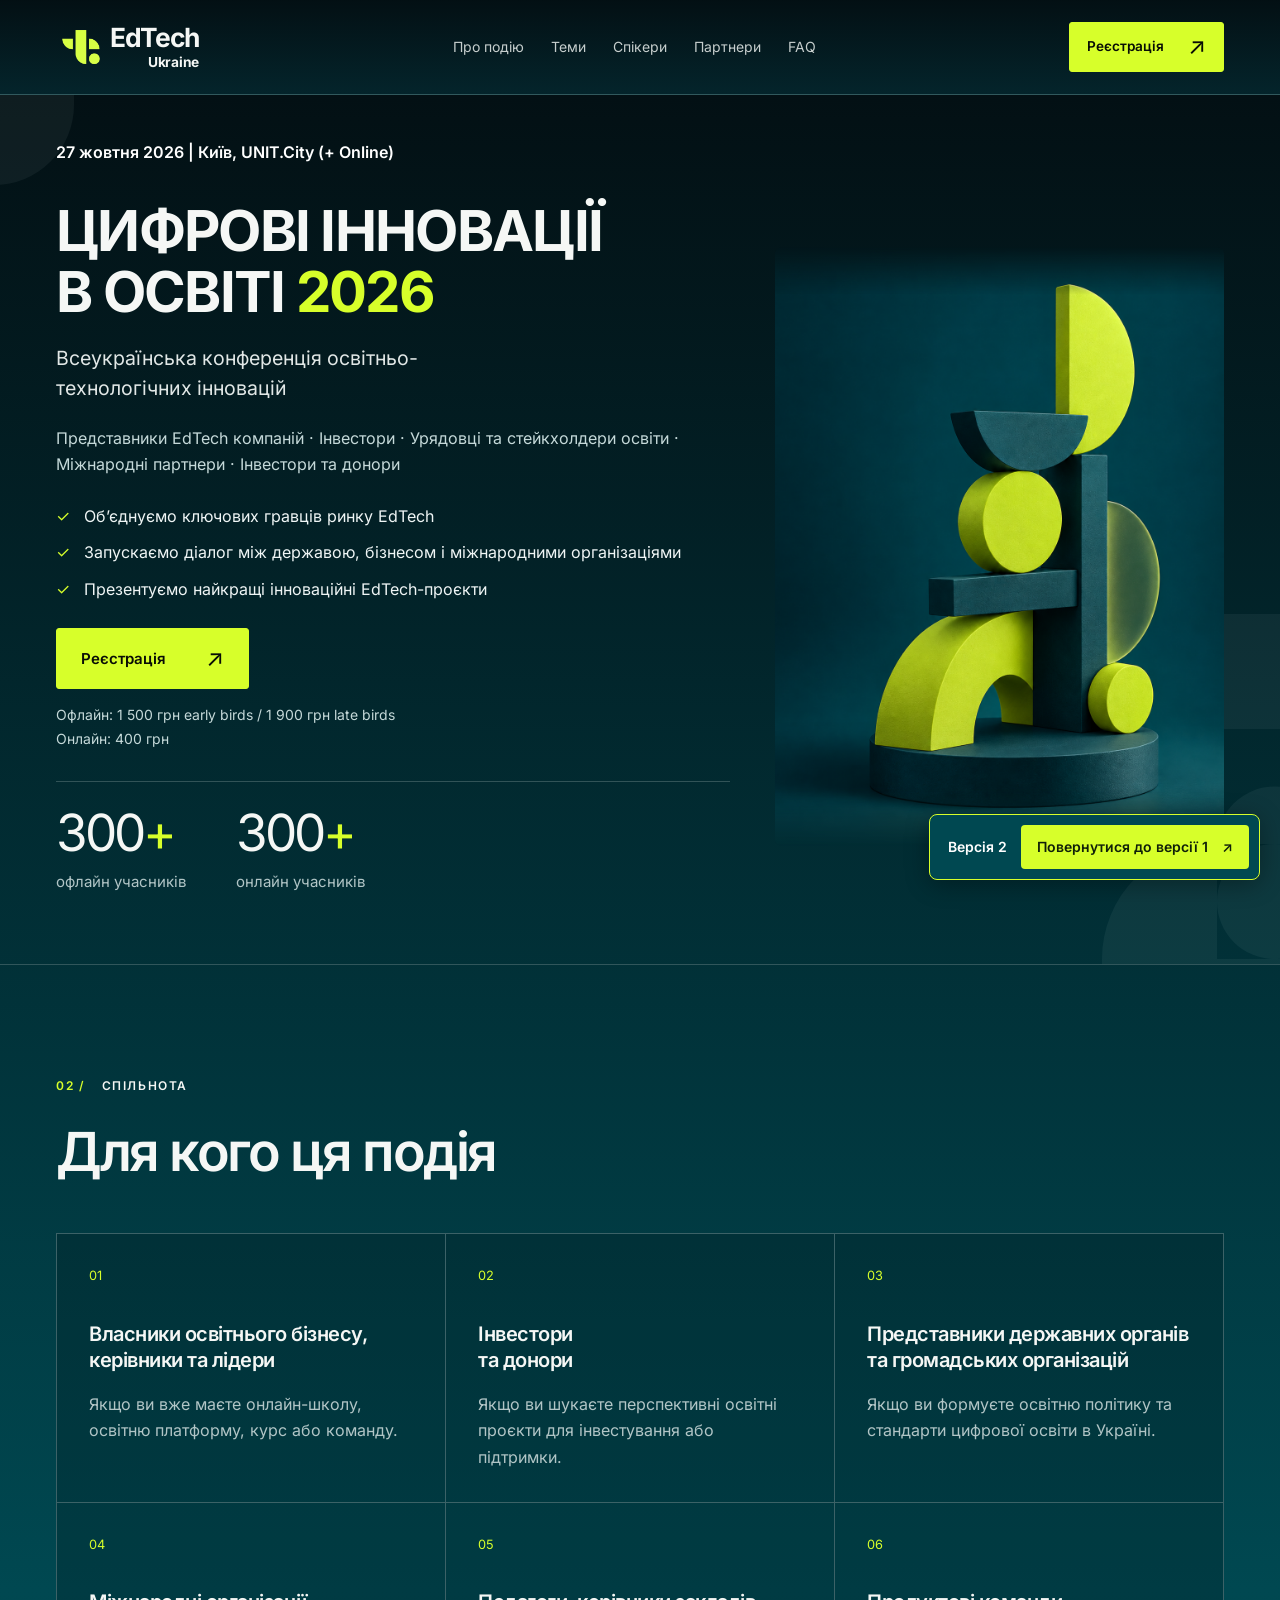
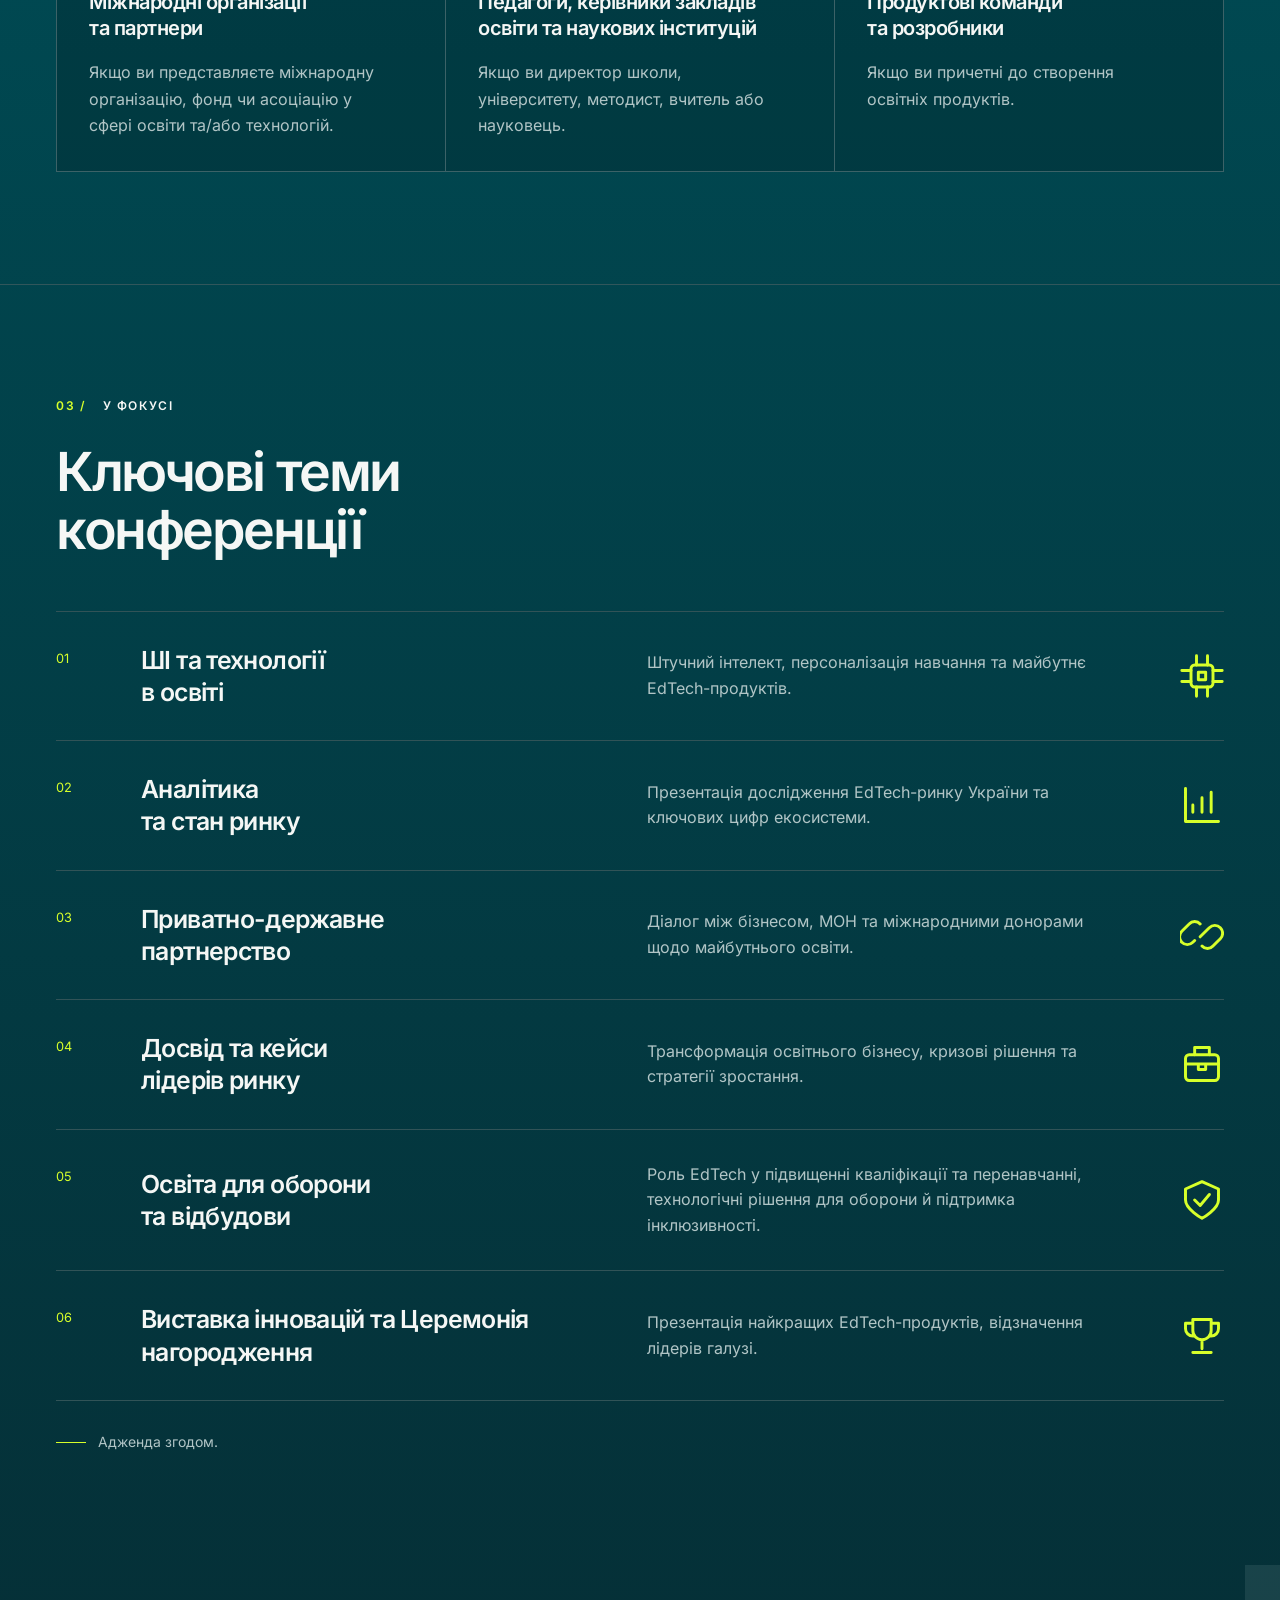
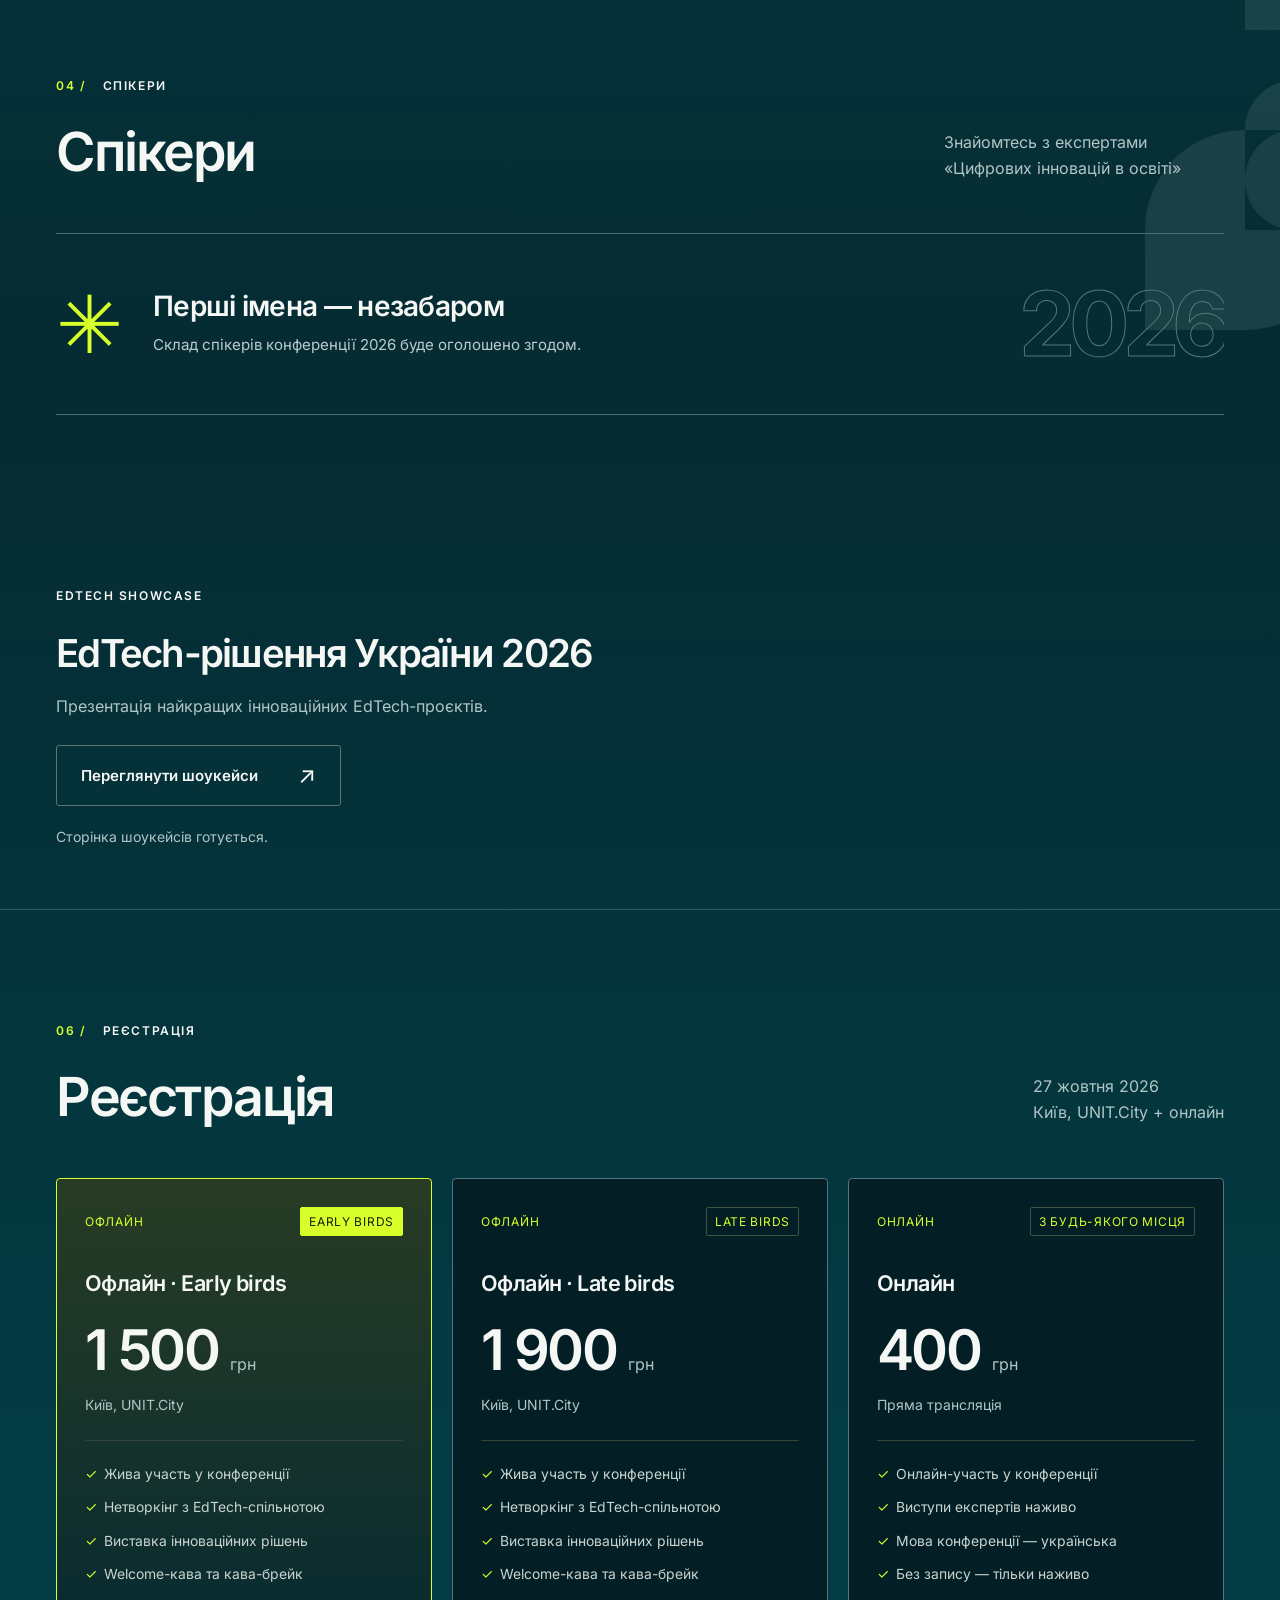
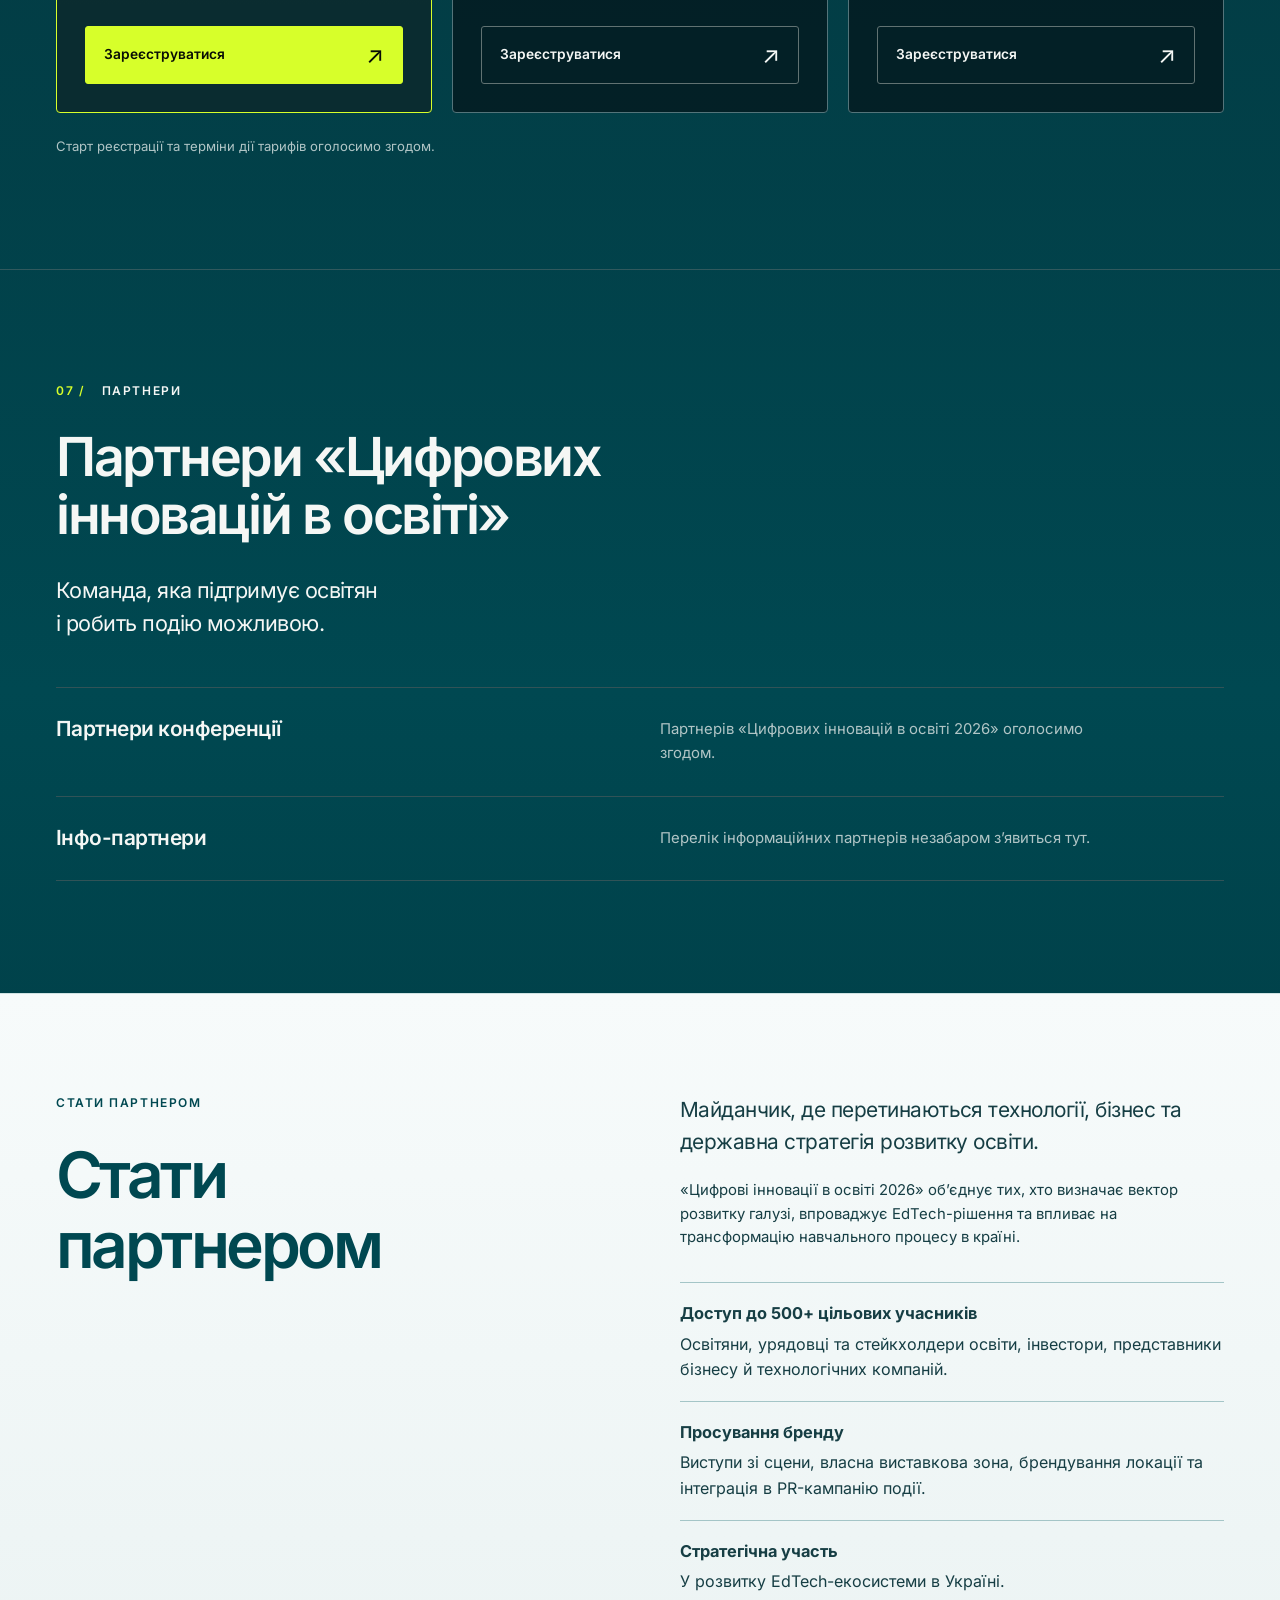
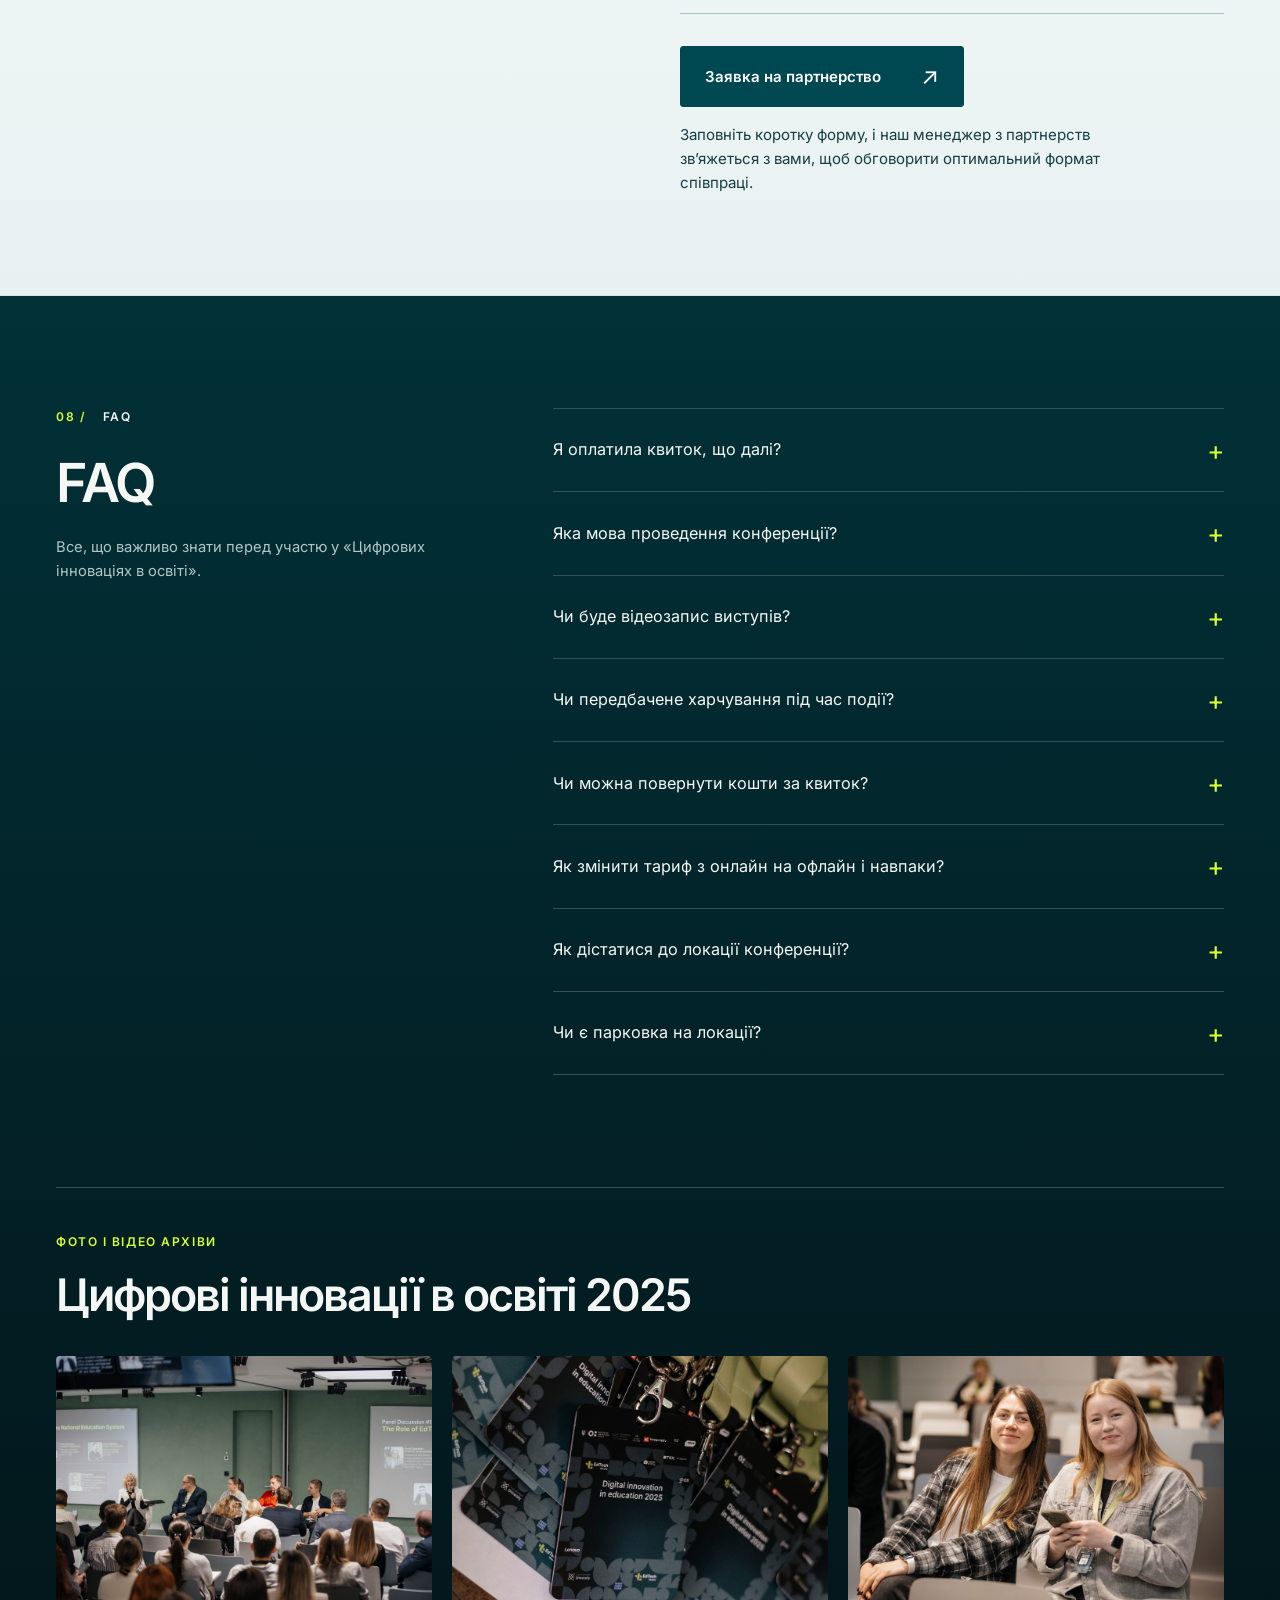
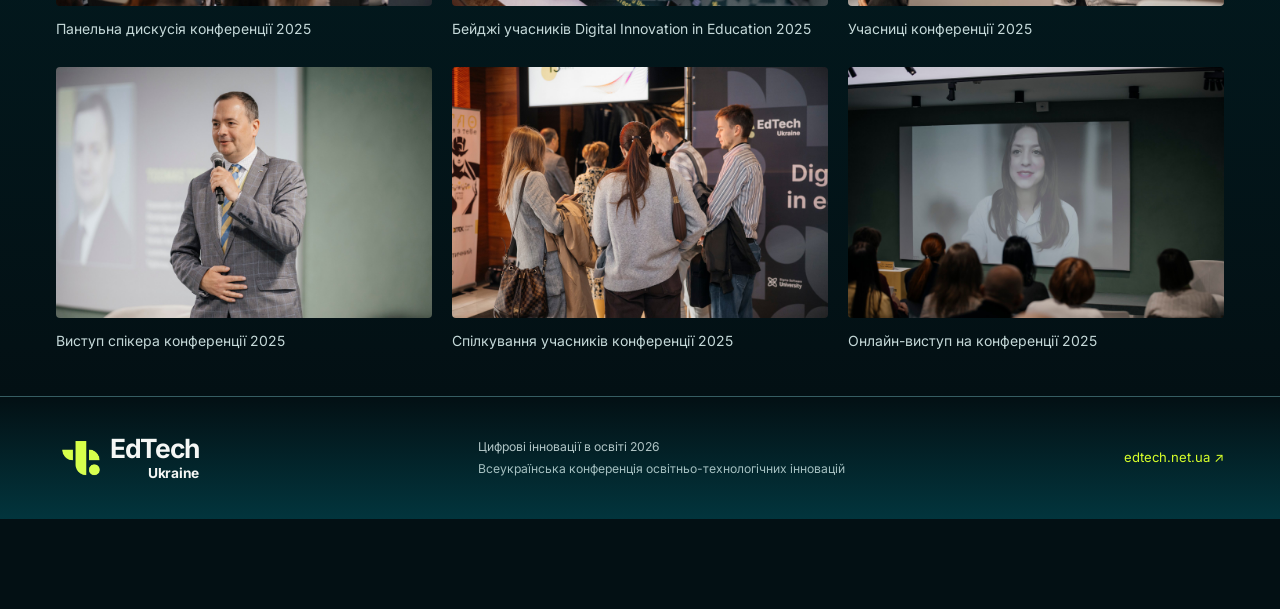
==== version-2.html @ 1a758173 "Restore previous landing and retain revision for comparison" ====
<!doctype html>
<html lang="uk">
<head>
  <meta charset="UTF-8"><meta name="viewport" content="width=device-width, initial-scale=1">
  <title>Цифрові інновації в освіті 2026 — EdTech Ukraine</title>
  <meta name="description" content="Всеукраїнська конференція освітньо-технологічних інновацій. 27 жовтня 2026, Київ, UNIT.City та онлайн. Зустрічайте тих, хто змінює українську освіту.">
  <meta name="theme-color" content="#00343b">
  <link rel="icon" href="assets/brand-symbol.png"><link rel="stylesheet" href="version-2.css?v=compare-1">
  <script src="version-2.js" defer></script>
  <link rel="stylesheet" href="version-switch.css?v=1">
</head>
<body>
<a class="skip" href="#main">Перейти до змісту</a>
<header class="header">
  <div class="wrap header-inner">
    <a class="brand" href="#" aria-label="EdTech Ukraine — на початок"><img src="assets/brand-symbol.png" width="52" height="52" alt=""><span>EdTech<small>Ukraine</small></span></a>
    <nav class="desktop-nav" aria-label="Головна навігація"><a href="#about">Про подію</a><a href="#topics">Теми</a><a href="#speakers">Спікери</a><a href="#partners">Партнери</a><a href="#faq">FAQ</a></nav>
    <a class="button small" href="#tickets">Реєстрація <span aria-hidden="true">↗</span></a>
    <button class="menu-toggle" aria-label="Відкрити меню" aria-expanded="false" aria-controls="mobile-nav"><span></span><span></span></button>
  </div>
  <nav id="mobile-nav" class="mobile-nav" aria-label="Мобільна навігація" hidden><a href="#about">Про подію</a><a href="#topics">Теми конференції</a><a href="#speakers">Спікери</a><a href="#partners">Партнери</a><a href="#faq">FAQ</a><a href="#tickets">Реєстрація</a></nav>
</header>
<main id="main">
  <section id="about" class="hero" aria-labelledby="hero-title">
    <div class="wrap hero-inner">
      <p class="event-meta">27 жовтня 2026 | Київ, UNIT.City (+ Online)</p>
      <div class="hero-layout">
        <div class="hero-copy">
          <h1 id="hero-title">ЦИФРОВІ ІННОВАЦІЇ<br>В ОСВІТІ <em>2026</em></h1>
          <p class="hero-description">Всеукраїнська конференція освітньо-технологічних інновацій</p>
          <p class="hero-audience">Представники EdTech компаній · Інвестори · Урядовці та стейкхолдери освіти · Міжнародні партнери · Інвестори та донори</p>
          <ul class="check-list"><li>Об’єднуємо ключових гравців ринку EdTech</li><li>Запускаємо діалог між державою, бізнесом і міжнародними організаціями</li><li>Презентуємо найкращі інноваційні EdTech-проєкти</li></ul>
          <a class="button" href="#tickets">Реєстрація <span aria-hidden="true">↗</span></a>
          <p class="hero-prices">Офлайн: 1 500 грн early birds / 1 900 грн late birds<br>Онлайн: 400 грн</p>
          <div class="stats"><div><strong>300<span>+</span></strong><p>офлайн учасників</p></div><div><strong>300<span>+</span></strong><p>онлайн учасників</p></div></div>
        </div>
        <div class="hero-art"><img src="assets/hero-modular.png" alt="Об’ємна композиція з лаймових і бірюзових геометричних модулів" width="1086" height="1448" fetchpriority="high"></div>
      </div>
    </div>
  </section>
  <section id="audience" class="section audience-section"><div class="wrap">
    <div class="section-heading"><div><p class="eyebrow"><span>02 /</span> СПІЛЬНОТА</p><h2>Для кого ця подія</h2></div></div>
    <div class="audience-grid">
      <article><span class="index">01</span><h3>Власники освітнього бізнесу, керівники та лідери</h3><p>Якщо ви вже маєте онлайн-школу, освітню платформу, курс або команду.</p></article>
      <article><span class="index">02</span><h3>Інвестори<br>та донори</h3><p>Якщо ви шукаєте перспективні освітні проєкти для інвестування або підтримки.</p></article>
      <article><span class="index">03</span><h3>Представники державних органів та громадських організацій</h3><p>Якщо ви формуєте освітню політику та стандарти цифрової освіти в Україні.</p></article>
      <article><span class="index">04</span><h3>Міжнародні організації<br>та партнери</h3><p>Якщо ви представляєте міжнародну організацію, фонд чи асоціацію у сфері освіти та/або технологій.</p></article>
      <article><span class="index">05</span><h3>Педагоги, керівники закладів освіти та наукових інституцій</h3><p>Якщо ви директор школи, університету, методист, вчитель або науковець.</p></article>
      <article><span class="index">06</span><h3>Продуктові команди<br>та розробники</h3><p>Якщо ви причетні до створення освітніх продуктів.</p></article>
    </div>
  </div></section>
  <section id="topics" class="section wrap topics">
    <div class="section-heading"><div><p class="eyebrow"><span>03 /</span> У ФОКУСІ</p><h2>Ключові теми<br>конференції</h2></div></div>
    <div class="topic-list">
      <article><span>01</span><h3>ШІ та технології<br>в освіті</h3><p>Штучний інтелект, персоналізація навчання та майбутнє EdTech-продуктів.</p><svg class="topic-icon" viewBox="0 0 24 24" fill="none" stroke="currentColor" stroke-width="1.6" stroke-linecap="round" stroke-linejoin="round" aria-hidden="true"><rect x="6" y="6" width="12" height="12" rx="2"/><path d="M9 1v5m6-5v5M9 18v5m6-5v5M1 9h5m-5 6h5m12-6h5m-5 6h5"/><path d="M10 10h4v4h-4z"/></svg></article>
      <article><span>02</span><h3>Аналітика<br>та стан ринку</h3><p>Презентація дослідження EdTech-ринку України та ключових цифр екосистеми.</p><svg class="topic-icon" viewBox="0 0 24 24" fill="none" stroke="currentColor" stroke-width="1.6" stroke-linecap="round" stroke-linejoin="round" aria-hidden="true"><path d="M3 3v18h18M7 16v-4m5 4V8m5 8V5"/></svg></article>
      <article><span>03</span><h3>Приватно-державне<br>партнерство</h3><p>Діалог між бізнесом, МОН та міжнародними донорами щодо майбутнього освіти.</p><svg class="topic-icon" viewBox="0 0 24 24" fill="none" stroke="currentColor" stroke-width="1.6" stroke-linecap="round" stroke-linejoin="round" aria-hidden="true"><path d="m10 13 4-4m-7 6-1 1a4 4 0 0 1-6-6l4-4a4 4 0 0 1 6 0m4 3 1-1a4 4 0 0 1 6 6l-4 4a4 4 0 0 1-6 0" transform="translate(1 0)"/></svg></article>
      <article><span>04</span><h3>Досвід та кейси<br>лідерів ринку</h3><p>Трансформація освітнього бізнесу, кризові рішення та стратегії зростання.</p><svg class="topic-icon" viewBox="0 0 24 24" fill="none" stroke="currentColor" stroke-width="1.6" stroke-linecap="round" stroke-linejoin="round" aria-hidden="true"><rect x="3" y="7" width="18" height="14" rx="2"/><path d="M8 7V3h8v4M3 12h18M10 12v3h4v-3"/></svg></article>
      <article><span>05</span><h3>Освіта для оборони<br>та відбудови</h3><p>Роль EdTech у підвищенні кваліфікації та перенавчанні, технологічні рішення для оборони й підтримка інклюзивності.</p><svg class="topic-icon" viewBox="0 0 24 24" fill="none" stroke="currentColor" stroke-width="1.6" stroke-linecap="round" stroke-linejoin="round" aria-hidden="true"><path d="m12 2 9 4v6c0 5-9 10-9 10S3 17 3 12V6zM8 12l3 3 5-6"/></svg></article>
      <article><span>06</span><h3>Виставка інновацій та Церемонія нагородження</h3><p>Презентація найкращих EdTech-продуктів, відзначення лідерів галузі.</p><svg class="topic-icon" viewBox="0 0 24 24" fill="none" stroke="currentColor" stroke-width="1.6" stroke-linecap="round" stroke-linejoin="round" aria-hidden="true"><path d="M7 3h10v6a5 5 0 0 1-10 0zM7 5H3v3a4 4 0 0 0 4 4m10-7h4v3a4 4 0 0 1-4 4m-5 2v5m-5 2h10"/></svg></article>
    </div><p class="agenda-note"><span></span> Адженда згодом.</p>
  </section>
  <section id="speakers" class="section speakers-section"><div class="wrap">
    <div class="section-heading"><div><p class="eyebrow"><span>04 /</span> СПІКЕРИ</p><h2>Спікери</h2></div><p>Знайомтесь з експертами «Цифрових інновацій в освіті»</p></div>
    <div class="announcement"><span class="announcement-mark" aria-hidden="true">✳</span><div><h3>Перші імена — незабаром</h3><p>Склад спікерів конференції 2026 буде оголошено згодом.</p></div><span class="outline-year" aria-hidden="true">2026</span></div>
  </div></section>
  <section id="solutions" class="section wrap solutions"><p class="eyebrow">EDTECH SHOWCASE</p><h2>EdTech-рішення України 2026</h2><p>Презентація найкращих інноваційних EdTech-проєктів.</p><button class="button secondary" id="showcase-placeholder" aria-describedby="showcase-note">Переглянути шоукейси <span aria-hidden="true">↗</span></button><p id="showcase-note" class="muted">Сторінка шоукейсів готується.</p></section>
  <section id="tickets" class="section tickets-section"><div class="wrap">
    <div class="section-heading"><div><p class="eyebrow"><span>06 /</span> РЕЄСТРАЦІЯ</p><h2>Реєстрація</h2></div><p>27 жовтня 2026<br>Київ, UNIT.City + онлайн</p></div>
    <div class="ticket-grid">
      <article class="ticket featured"><div class="ticket-top"><span>ОФЛАЙН</span><span class="badge">EARLY BIRDS</span></div><h3>Офлайн · Early birds</h3><p class="price">1 500 <span>грн</span></p><p class="ticket-caption">Київ, UNIT.City</p><ul><li>Жива участь у конференції</li><li>Нетворкінг з EdTech-спільнотою</li><li>Виставка інноваційних рішень</li><li>Welcome-кава та кава-брейк</li></ul><button class="button" data-ticket="Офлайн · Early birds · 1 500 грн">Зареєструватися <span aria-hidden="true">↗</span></button></article>
      <article class="ticket"><div class="ticket-top"><span>ОФЛАЙН</span><span class="badge">LATE BIRDS</span></div><h3>Офлайн · Late birds</h3><p class="price">1 900 <span>грн</span></p><p class="ticket-caption">Київ, UNIT.City</p><ul><li>Жива участь у конференції</li><li>Нетворкінг з EdTech-спільнотою</li><li>Виставка інноваційних рішень</li><li>Welcome-кава та кава-брейк</li></ul><button class="button secondary" data-ticket="Офлайн · Late birds · 1 900 грн">Зареєструватися <span aria-hidden="true">↗</span></button></article>
      <article class="ticket"><div class="ticket-top"><span>ОНЛАЙН</span><span class="badge">З БУДЬ-ЯКОГО МІСЦЯ</span></div><h3>Онлайн</h3><p class="price">400 <span>грн</span></p><p class="ticket-caption">Пряма трансляція</p><ul><li>Онлайн-участь у конференції</li><li>Виступи експертів наживо</li><li>Мова конференції — українська</li><li>Без запису — тільки наживо</li></ul><button class="button secondary" data-ticket="Онлайн · 400 грн">Зареєструватися <span aria-hidden="true">↗</span></button></article>
    </div><p class="ticket-note">Старт реєстрації та терміни дії тарифів оголосимо згодом.</p>
  </div></section>
  <section id="partners" class="section wrap partners">
    <p class="eyebrow"><span>07 /</span> ПАРТНЕРИ</p><h2>Партнери «Цифрових<br>інновацій в освіті»</h2><p class="lead partner-intro">Команда, яка підтримує освітян<br>і робить подію можливою.</p>
    <div class="partner-row"><h3>Партнери конференції</h3><p>Партнерів «Цифрових інновацій в освіті 2026» оголосимо згодом.</p></div>
    <div class="partner-row"><h3>Інфо-партнери</h3><p>Перелік інформаційних партнерів незабаром з’явиться тут.</p></div>
  </section>
  <section class="partnership"><div class="wrap partnership-inner">
    <div><p class="eyebrow">СТАТИ ПАРТНЕРОМ</p><h2>Стати<br>партнером</h2></div>
    <div class="partnership-content"><p class="lead">Майданчик, де перетинаються технології, бізнес та державна стратегія розвитку освіти.</p><p>«Цифрові інновації в освіті 2026» об’єднує тих, хто визначає вектор розвитку галузі, впроваджує EdTech-рішення та впливає на трансформацію навчального процесу в країні.</p>
    <ul class="partnership-benefits"><li><strong>Доступ до 500+ цільових учасників</strong><span>Освітяни, урядовці та стейкхолдери освіти, інвестори, представники бізнесу й технологічних компаній.</span></li><li><strong>Просування бренду</strong><span>Виступи зі сцени, власна виставкова зона, брендування локації та інтеграція в PR-кампанію події.</span></li><li><strong>Стратегічна участь</strong><span>У розвитку EdTech-екосистеми в Україні.</span></li></ul>
    <a class="button dark" href="https://forms.gle/MRfUwrzW1gyja1ZE6" target="_blank" rel="noopener noreferrer">Заявка на партнерство <span aria-hidden="true">↗</span></a><p class="form-note">Заповніть коротку форму, і наш менеджер з партнерств зв’яжеться з вами, щоб обговорити оптимальний формат співпраці.</p></div>
  </div></section>
  <section id="faq" class="section wrap faq"><div><p class="eyebrow"><span>08 /</span> FAQ</p><h2>FAQ</h2><p>Все, що важливо знати перед участю у «Цифрових інноваціях в освіті».</p></div>
    <div class="faq-list">
      <details><summary>Я оплатила квиток, що далі?<span aria-hidden="true">+</span></summary><p>Інструкцію для учасників після оплати опублікуємо разом зі стартом реєстрації.</p></details>
      <details><summary>Яка мова проведення конференції?<span aria-hidden="true">+</span></summary><p>Українська.</p></details>
      <details><summary>Чи буде відеозапис виступів?<span aria-hidden="true">+</span></summary><p>Ні, відеозапису не планується. Ми хочемо підвищити цінність живої участі та залучення.</p></details>
      <details><summary>Чи передбачене харчування під час події?<span aria-hidden="true">+</span></summary><p>Так, в офлайн-квиток включена welcome-кава та повноцінний кава-брейк (шведська лінія).</p></details>
      <details><summary>Чи можна повернути кошти за квиток?<span aria-hidden="true">+</span></summary><div class="faq-answer"><p>У разі непередбачуваної ситуації ми повертаємо:</p><ul><li>100% коштів — за 30 днів до події.</li><li>50% коштів — за 14 днів.</li><li>10% коштів — за 3 робочі дні.</li></ul><p>У разі скасування події — 100% повернення.</p></div></details>
      <details><summary>Як змінити тариф з онлайн на офлайн і навпаки?<span aria-hidden="true">+</span></summary><p>Порядок зміни тарифу повідомимо зі стартом реєстрації.</p></details>
      <details><summary>Як дістатися до локації конференції?<span aria-hidden="true">+</span></summary><p>Подія відбудеться в UNIT.City, Київ. Точну локацію в межах комплексу та маршрут до неї повідомимо ближче до конференції.</p></details>
      <details><summary>Чи є парковка на локації?<span aria-hidden="true">+</span></summary><p>Умови паркування для учасників уточнюємо. Додамо інформацію ближче до події.</p></details>
    </div>
  </section>
  <section id="archive" class="archive section wrap"><p class="eyebrow">ФОТО І ВІДЕО АРХІВИ</p><h2>Цифрові інновації в освіті 2025</h2><div class="archive-grid"><figure><img src="assets/archive-2025-1.jpg" alt="Панельна дискусія конференції 2025" width="1920" height="1280" loading="lazy"><figcaption>Панельна дискусія конференції 2025</figcaption></figure><figure><img src="assets/archive-2025-2.jpg" alt="Бейджі учасників Digital Innovation in Education 2025" width="1920" height="1280" loading="lazy"><figcaption>Бейджі учасників Digital Innovation in Education 2025</figcaption></figure><figure><img src="assets/archive-2025-3.jpg" alt="Учасниці конференції 2025" width="1920" height="1280" loading="lazy"><figcaption>Учасниці конференції 2025</figcaption></figure><figure><img src="assets/archive-2025-4.jpg" alt="Виступ спікера конференції 2025" width="1920" height="1280" loading="lazy"><figcaption>Виступ спікера конференції 2025</figcaption></figure><figure><img src="assets/archive-2025-5.jpg" alt="Спілкування учасників конференції 2025" width="1920" height="1280" loading="lazy"><figcaption>Спілкування учасників конференції 2025</figcaption></figure><figure><img src="assets/archive-2025-6.jpg" alt="Онлайн-виступ на конференції 2025" width="1920" height="1280" loading="lazy"><figcaption>Онлайн-виступ на конференції 2025</figcaption></figure></div></section>

</main>
<footer><div class="wrap footer-inner"><a class="brand" href="https://edtech.net.ua/" target="_blank" rel="noopener noreferrer"><img src="assets/brand-symbol.png" width="52" height="52" alt=""><span>EdTech<small>Ukraine</small></span></a><p>Цифрові інновації в освіті 2026<br><span>Всеукраїнська конференція освітньо-технологічних інновацій</span></p><a href="https://edtech.net.ua/" target="_blank" rel="noopener noreferrer">edtech.net.ua ↗</a></div></footer>
<dialog id="registration-dialog" aria-labelledby="dialog-title"><form method="dialog"><button class="dialog-close" aria-label="Закрити">×</button></form><p class="eyebrow">ЦИФРОВІ ІННОВАЦІЇ В ОСВІТІ 2026</p><h2 id="dialog-title">Реєстрація<br>скоро відкриється.</h2><p id="selected-ticket" class="selected-ticket"></p><p>Посилання для оформлення квитка з’явиться тут зі стартом продажів. До зустрічі 27 жовтня!</p><form method="dialog"><button class="button">Зрозуміло <span aria-hidden="true">✓</span></button></form></dialog>
<dialog id="showcase-dialog" aria-labelledby="showcase-title"><form method="dialog"><button class="dialog-close" aria-label="Закрити">×</button></form><h2 id="showcase-title">Шоукейси — незабаром</h2><p>Сторінка EdTech-рішень України 2026 готується. Посилання з’явиться тут після її публікації.</p><form method="dialog"><button class="button">Зрозуміло</button></form></dialog>
<aside class="version-switch" aria-label="Порівняння версій"><span>Версія 2</span><a href="index.html">Повернутися до версії 1 <span aria-hidden="true">↗</span></a></aside>
</body>
</html>
---- version-2.css ----
@font-face{font-family:Inter;src:url('assets/fonts/inter-400.ttf') format('truetype');font-weight:400;font-style:normal;font-display:swap}
@font-face{font-family:Inter;src:url('assets/fonts/inter-600.ttf') format('truetype');font-weight:600;font-style:normal;font-display:swap}
@font-face{font-family:Inter;src:url('assets/fonts/inter-700.ttf') format('truetype');font-weight:700;font-style:normal;font-display:swap}
/* EdTech Ukraine: Inter, lime, deep teal, black and white. */
:root{--bg:#050909;--panel:#0b1213;--lime:#d7ff2a;--teal:#004851;--text:#f5f7f5;--muted:#a9b6b6;--line:#253233;--max:1280px;color-scheme:dark;font-family:Inter,Arial,sans-serif;font-synthesis:none}
*{box-sizing:border-box}html{scroll-behavior:smooth;scroll-padding-top:100px}body{margin:0;background:var(--bg);color:var(--text);font-size:16px;line-height:1.6}a{color:inherit;text-decoration:none}button{font:inherit;cursor:pointer}img{max-width:100%;display:block}button,a,summary{-webkit-tap-highlight-color:transparent}button:focus-visible,a:focus-visible,summary:focus-visible{outline:3px solid var(--lime);outline-offset:6px}button:disabled{cursor:default}h1,h2,h3,p{margin:0}h1,h2,h3{line-height:1.08}h2{font-size:clamp(2.2rem,4.2vw,3.8rem);font-weight:600;letter-spacing:-.045em}h3{font-weight:600;letter-spacing:-.025em}p{color:var(--muted)}.wrap{width:min(var(--max),calc(100% - 112px));margin-inline:auto}.section{padding-block:112px}.eyebrow{font-size:.78rem;line-height:1.5;font-weight:600;letter-spacing:.13em;color:var(--text);margin-bottom:28px}.eyebrow span{color:var(--lime);margin-right:12px}.lime{color:var(--lime)}.muted{color:var(--muted)!important}.lead{font-size:1.35rem;color:var(--text);line-height:1.5;letter-spacing:-.025em}.skip{position:fixed;top:-100px;left:16px;background:var(--lime);color:#000;padding:12px;z-index:100}.skip:focus{top:12px}
.header{position:sticky;top:0;z-index:20;background:rgba(5,9,9,.94);border-bottom:1px solid #1d2929;backdrop-filter:blur(18px)}.header-inner{display:flex;align-items:center;justify-content:space-between;height:94px;gap:28px}.brand{display:flex;align-items:center;gap:4px;flex-shrink:0}.brand img{width:50px;height:50px;object-fit:contain}.brand>span{font-size:1.65rem;font-weight:700;letter-spacing:-.05em;line-height:.97}.brand small{font-size:.86rem;display:block;text-align:right;letter-spacing:-.02em;margin-top:5px}.desktop-nav{display:flex;gap:27px;align-items:center;font-size:.875rem}.desktop-nav a{color:#c6cecd;transition:color .2s}.desktop-nav a:hover{color:var(--lime)}.button{display:inline-flex;justify-content:space-between;align-items:center;gap:40px;padding:18px 24px;min-height:58px;border:1px solid var(--lime);background:var(--lime);color:#080d05;border-radius:3px;font-size:.94rem;font-weight:600;line-height:1.4;transition:background .2s,transform .2s,border-color .2s}.button span{font-size:1.45rem;line-height:1;font-weight:400}.button:hover{background:#e3ff6b;border-color:#e3ff6b;transform:translateY(-2px)}.button.small{min-height:44px;padding:12px 17px;gap:24px;font-size:.85rem}.button.secondary{background:transparent;border-color:#617272;color:var(--text)}.button.secondary:hover{background:#172727;border-color:var(--lime)}.menu-toggle{display:none}.mobile-nav[hidden]{display:none}
.hero{position:relative;isolation:isolate;overflow:hidden;background:#000;min-height:780px}.hero-inner{position:relative;z-index:2;padding-top:35px}.event-meta{display:flex;gap:23px;align-items:center;font-size:.79rem;font-weight:550;letter-spacing:.075em}.event-meta>span+span{border-left:1px solid #4a5657;padding-left:23px}.event-meta .online{color:var(--lime)}.hero-copy{padding-top:65px;max-width:730px}.hero-copy>.eyebrow{color:var(--lime);font-size:.72rem;margin-bottom:20px}h1{font-size:clamp(3.2rem,6.15vw,6rem);font-weight:700;letter-spacing:-.055em;line-height:.99;position:relative}h1 em{display:block;color:var(--lime);font-style:normal;font-size:1.21em;line-height:.98;margin-top:5px}.hero-description{font-size:1.04rem;color:#e1e7e6;line-height:1.5;margin-top:24px}.hero-copy .button{margin-top:26px}.hero-caption{font-size:.75rem;color:#8d9d9d;margin-top:19px}.hero-art{position:absolute;right:-7%;bottom:0;width:78%;height:95%;z-index:0;pointer-events:none}.hero-art img{height:100%;width:100%;object-fit:cover;object-position:64% center;mask-image:linear-gradient(180deg,transparent 0%,#000 30%,#000 100%)}.hero-art:after{content:"";position:absolute;inset:0;background:linear-gradient(180deg,#000 0%,transparent 22%),linear-gradient(180deg,#000 0%,rgba(0,0,0,.32) 25%,transparent 56%)}.hero-bottom{display:flex;justify-content:space-between;gap:20px;border-top:1px solid #293232;margin-top:50px;padding:22px 0;color:#859694;font-size:.65rem;letter-spacing:.12em}.hero-bottom a{letter-spacing:0;font-size:.79rem;color:#cbd4d1;display:flex;gap:25px}.hero-bottom a span{color:var(--lime)}.audience-strip{background:var(--lime);color:#111808;padding:19px 0;overflow:hidden}.audience-strip .wrap{display:flex;align-items:center;justify-content:space-between;white-space:nowrap;gap:22px;font-size:.7rem;letter-spacing:.035em;font-weight:600}.audience-strip span{font-size:1.3rem}
.about{display:grid;grid-template-columns:1fr 1fr;gap:80px}.about-content{padding-top:43px}.check-list{list-style:none;padding:0;margin:32px 0}.check-list li{position:relative;padding-left:28px;margin-bottom:17px;color:#bbc8c6;font-size:.97rem}.check-list li:before{content:"✓";color:var(--lime);position:absolute;left:0}.stats{display:flex;gap:64px;border-top:1px solid var(--line);padding-top:25px}.stats strong{font-size:4.2rem;font-weight:400;line-height:1.1;letter-spacing:-.06em}.stats strong span{color:var(--lime);font-weight:400}.stats p{font-size:.86rem;margin-top:10px}.audience-section{background:var(--panel);border-block:1px solid #1b2829}.section-heading{display:flex;justify-content:space-between;align-items:flex-end;gap:40px;margin-bottom:52px}.section-heading>p{font-size:.95rem;max-width:280px}.audience-grid{display:grid;grid-template-columns:repeat(3,1fr);border-top:1px solid #334244;border-left:1px solid #334244}.audience-grid article{padding:32px;border-bottom:1px solid #334244;border-right:1px solid #334244;transition:background .2s}.audience-grid article:hover{background:#102324}.index{display:block;color:var(--lime);font-size:.8rem;margin-bottom:34px}.audience-grid h3{font-size:1.25rem;line-height:1.25;min-height:3.13em;margin-bottom:18px}.audience-grid p{font-size:.9rem;line-height:1.65;max-width:31ch}.topic-list{border-top:1px solid var(--line)}.topic-list article{display:grid;grid-template-columns:55px 1fr 1fr 72px;align-items:center;gap:30px;padding:32px 0;border-bottom:1px solid var(--line)}.topic-list article>span{align-self:start;padding-top:5px;color:var(--lime);font-size:.8rem}.topic-list h3{font-size:1.55rem;line-height:1.22}.topic-list p{font-size:.95rem;line-height:1.6}.topic-list b{font-size:3rem;font-weight:400;text-align:right;color:var(--lime)}.agenda-note{display:flex;align-items:center;gap:12px;margin-top:30px;font-size:.875rem}.agenda-note span{width:30px;height:1px;background:var(--lime)}.speakers-section{background:linear-gradient(180deg,#07393e,#061a1d)}.announcement{display:flex;align-items:center;gap:30px;border-block:1px solid #427074;position:relative;padding:45px 0;overflow:hidden}.announcement-mark{font-size:5rem;color:var(--lime);line-height:1}.announcement h3{font-size:1.75rem;margin-bottom:12px}.announcement p{font-size:.94rem;color:#b8cccd}.outline-year{margin-left:auto;font-size:5.6rem;color:transparent;-webkit-text-stroke:1px #517a7c;line-height:1;font-weight:700;letter-spacing:-.07em}.solutions-layout{display:grid;grid-template-columns:1fr 1fr;gap:80px}.solutions-layout>div>p+p{margin-top:23px}.solutions-layout>div{padding-top:5px;max-width:480px}.tickets-section{background:#0b1213;border-block:1px solid var(--line)}.ticket-grid{display:grid;grid-template-columns:repeat(3,1fr);gap:20px}.ticket{border:1px solid #3b4a4b;border-radius:4px;padding:28px;display:flex;flex-direction:column;background:#0d1819}.ticket.featured{border-color:var(--lime);background:linear-gradient(180deg,#20351c,#111d1a 70%)}.ticket-top{display:flex;justify-content:space-between;align-items:center;gap:12px;margin-bottom:36px;font-size:.68rem;letter-spacing:.06em;color:var(--lime)}.badge{padding:4px 8px;border:1px solid #435443;border-radius:2px;font-size:.6rem;white-space:nowrap}.featured .badge{background:var(--lime);border-color:var(--lime);color:#192200}.ticket h3{font-size:1.35rem;margin-bottom:25px}.price{font-size:3.5rem;line-height:1.1;font-weight:600;letter-spacing:-.045em;color:var(--text)}.price span{font-size:1rem;letter-spacing:0;font-weight:400;color:var(--muted)}.ticket-caption{font-size:.875rem;margin-top:12px}.ticket ul{border-top:1px solid #36443e;padding:22px 0 0;list-style:none;font-size:.87rem;color:#c9d4d0;flex:1;margin:24px 0 30px}.ticket li{margin-bottom:11px;padding-left:19px;position:relative}.ticket li:before{content:"✓";position:absolute;left:0;color:var(--lime)}.ticket .button{width:100%;gap:12px;padding:16px 18px;font-size:.86rem}.ticket-note{font-size:.82rem;margin-top:23px}.partner-intro{margin-top:30px;margin-bottom:48px}.partner-row{display:grid;grid-template-columns:1fr 1fr;gap:40px;border-top:1px solid var(--line);padding:30px 0}.partner-row:last-child{border-bottom:1px solid var(--line)}.partner-row h3{font-size:1.3rem}.partner-row p{max-width:440px;font-size:.93rem}.partnership{background:var(--lime);color:#102009;padding:100px 0}.partnership-inner{display:grid;grid-template-columns:1fr 1fr;gap:80px}.partnership .eyebrow{color:#263117}.partnership h2{font-size:clamp(3rem,5vw,4.6rem);letter-spacing:-.055em}.partnership h2 span{color:#4f6b17}.partnership-content>p{color:#344422}.partnership-content .lead{font-size:1.3rem;color:#142208;margin-bottom:22px}.partnership-content>p:not(.lead){font-size:.93rem}.partnership-benefits{list-style:none;padding:0;margin:32px 0}.partnership-benefits li{border-top:1px solid #9cbd25;padding:18px 0}.partnership-benefits li:last-child{border-bottom:1px solid #9cbd25}.partnership-benefits strong{display:block;font-size:1.02rem;line-height:1.5;margin-bottom:6px}.partnership-benefits span{display:block;font-size:.89rem;color:#374820}.button.dark{background:#102209;border-color:#102209;color:#fff}.button.dark:hover{background:#264319}.form-note{font-size:.79rem!important;margin-top:16px;max-width:420px}.faq{display:grid;grid-template-columns:.85fr 1.4fr;gap:90px}.faq>div>p:last-child{font-size:.92rem;margin-top:24px}.faq-list{border-top:1px solid var(--line)}details{border-bottom:1px solid var(--line)}summary{list-style:none;cursor:pointer;display:flex;justify-content:space-between;align-items:center;gap:25px;font-weight:400;font-size:1.01rem;padding:22px 0;line-height:1.45}summary::-webkit-details-marker{display:none}summary>span{font-size:1.65rem;font-weight:400;color:var(--lime);flex-shrink:0;transition:transform .2s}details[open] summary>span{transform:rotate(45deg)}details>p,.faq-answer{font-size:.94rem;color:var(--muted);padding-bottom:24px;max-width:95%}.faq-answer p{margin-bottom:10px}.faq-answer ul{padding-left:22px;margin-bottom:14px}.archive{border:1px solid #385455;padding:45px 50px;display:flex;align-items:center;justify-content:space-between;gap:40px;background:linear-gradient(180deg,#062e32,#071112);border-radius:3px}.archive h2{font-size:2.2rem}.archive p:not(.eyebrow){font-size:.9rem;margin-top:22px}.archive .eyebrow{font-size:.7rem;color:var(--lime);margin-bottom:20px}.archive .button{font-size:.83rem;max-width:360px}.closing{text-align:center;padding:120px 0;background:radial-gradient(ellipse at center bottom,#043239,transparent 68%)}.closing .eyebrow{font-size:.75rem;color:#a6bcb9}.closing h2{font-size:clamp(2.5rem,5.6vw,5.2rem);line-height:1.05}.closing .button{margin-top:36px}footer{border-top:1px solid var(--line);padding:36px 0;background:#020606}.footer-inner{display:flex;align-items:center;justify-content:space-between;gap:35px}.footer-inner p{font-size:.76rem;line-height:1.8}.footer-inner p span{color:#738785}.footer-inner>a:last-child{font-size:.82rem;color:var(--lime)}dialog{background:#0c1c1e;border:1px solid #567275;border-radius:6px;box-shadow:0 20px 140px #000;max-width:540px;width:calc(100% - 32px);color:var(--text);padding:46px}dialog::backdrop{background:rgba(0,0,0,.8);backdrop-filter:blur(8px)}dialog h2{font-size:2.2rem}dialog .eyebrow{color:var(--lime);font-size:.66rem;margin-right:20px}dialog p:not(.eyebrow){font-size:.98rem;margin-top:23px}dialog .selected-ticket{color:var(--lime);padding-bottom:16px;border-bottom:1px solid var(--line)}dialog .button{margin-top:28px;width:100%}.dialog-close{position:absolute;top:12px;right:17px;border:0;background:transparent;font-size:1.8rem;color:#b5c7c4;padding:6px;line-height:1}
@media(min-width:1600px){.hero{min-height:870px}.hero-copy{padding-top:75px}.hero-art{right:-1%;width:76%}}
@media(max-width:1150px){.wrap{width:calc(100% - 64px)}.desktop-nav{gap:17px;font-size:.8rem}.header-inner{gap:18px}.hero{min-height:760px}.hero-copy{max-width:580px}.hero-art{right:-16%;width:88%}.about,.solutions-layout,.partnership-inner{gap:48px}.ticket{padding:23px}.ticket-top{flex-wrap:wrap;min-height:52px;margin-bottom:20px}.ticket h3{font-size:1.12rem}.topic-list article{grid-template-columns:38px 1fr 1fr 40px;gap:20px}.audience-grid article{padding:25px}.stats{gap:40px}.faq{gap:55px}.footer-inner p{max-width:390px}}
@media(max-width:900px){.desktop-nav{display:none}.header-inner{height:80px}.header-inner>.button{margin-left:auto}.menu-toggle{display:flex;flex-direction:column;justify-content:center;gap:7px;background:transparent;border:1px solid #526364;border-radius:3px;width:44px;height:44px;padding:11px}.menu-toggle span{width:100%;height:1px;background:white}.mobile-nav{display:flex;flex-direction:column;padding:15px 32px 25px;border-top:1px solid var(--line)}.mobile-nav a{padding:10px 0}.hero-copy{padding-top:48px}.hero-art{right:-20%;width:100%;opacity:.8}.hero-art:after{background:linear-gradient(180deg,#000,transparent 30%),linear-gradient(180deg,#000,rgba(0,0,0,.35) 42%,transparent)}h1{font-size:4.6rem}.audience-strip .wrap{justify-content:flex-start;white-space:normal;flex-wrap:wrap;font-size:.65rem;gap:10px 20px}.section{padding-block:80px}.about{gap:40px}.about-content{padding-top:35px}.about h2{font-size:2.6rem}.lead{font-size:1.17rem}.audience-grid{grid-template-columns:repeat(2,1fr)}.ticket-grid{grid-template-columns:1fr}.ticket{display:grid;grid-template-columns:1fr 1fr;gap:12px 40px;padding:30px}.ticket-top{grid-column:1;margin:0;min-height:0;justify-content:flex-start;gap:15px}.ticket h3{grid-column:1;grid-row:2;font-size:1.4rem;margin:12px 0}.ticket .price{grid-column:1;grid-row:3}.ticket-caption{grid-column:1;grid-row:4;margin:0}.ticket ul{grid-column:2;grid-row:1/5;margin:0;padding:0;border:0;align-self:center}.ticket .button{grid-column:1/-1;margin-top:15px}.outline-year{font-size:4rem}.faq{grid-template-columns:1fr;gap:35px}.faq>div>p:last-child{margin-top:18px}.archive{padding:35px;flex-direction:column;align-items:flex-start}.partnership-inner{gap:40px}.partnership h2{font-size:3.3rem}.footer-inner{flex-wrap:wrap}.footer-inner p{order:3;max-width:none;width:100%}}
@media(max-width:600px){.wrap{width:calc(100% - 40px)}.header-inner{height:73px;gap:14px}.brand img{width:40px;height:40px}.brand>span{font-size:1.4rem}.brand small{font-size:.72rem}.header-inner>.button{font-size:.72rem;gap:10px;padding:11px 12px;min-height:40px}.menu-toggle{width:38px;height:40px;padding:9px}.hero{min-height:0}.hero-inner{padding-top:25px}.event-meta{font-size:.62rem;gap:10px;letter-spacing:.015em;flex-wrap:wrap}.event-meta>span+span{padding-left:10px}.hero-copy{padding-top:34px;max-width:none}h1{font-size:clamp(2.8rem,11.4vw,4.2rem);line-height:1.02;letter-spacing:-.055em}h1 em{font-size:1.12em}.hero-copy>.eyebrow{font-size:.62rem;margin-bottom:14px}.hero-description{font-size:.97rem;margin-top:20px}.hero-copy .button{margin-top:24px;padding:15px 22px;min-height:54px}.hero-caption{font-size:.65rem;max-width:240px}.hero-art{top:280px;bottom:auto;right:-25%;width:135%;height:360px;opacity:.57}.hero-art img{object-position:70% center}.hero-art:after{background:linear-gradient(180deg,#000,transparent 30%),linear-gradient(180deg,#000,rgba(0,0,0,.38) 45%,transparent)}.hero-copy{padding-bottom:90px}.hero-bottom{margin-top:0;padding:18px 0}.hero-bottom>span{font-size:.5rem;max-width:160px}.hero-bottom a{font-size:.7rem;gap:12px;align-self:center}.audience-strip{padding:14px 0}.audience-strip .wrap{font-size:.57rem;gap:8px 12px}.audience-strip span{font-size:.8rem}.section{padding-block:64px}.eyebrow{font-size:.7rem;margin-bottom:22px}h2{font-size:2.35rem;line-height:1.1}.about,.solutions-layout,.partnership-inner{grid-template-columns:1fr;gap:30px}.about-content{padding-top:0}.about h2{font-size:2.5rem}.check-list{margin-block:25px}.check-list li{font-size:.93rem}.stats{gap:0;justify-content:space-between}.stats strong{font-size:3.7rem}.stats p{font-size:.8rem}.section-heading{display:block;margin-bottom:32px}.section-heading>p{font-size:.85rem;margin-top:22px}.audience-grid{grid-template-columns:1fr}.audience-grid article{padding:25px;display:grid;grid-template-columns:30px 1fr;column-gap:15px}.index{margin:0;grid-row:1/3;padding-top:4px}.audience-grid h3{min-height:0;font-size:1.2rem;margin-bottom:13px}.audience-grid p{font-size:.88rem;max-width:none;grid-column:2}.topic-list article{grid-template-columns:26px 1fr 35px;padding:25px 0;gap:10px 16px}.topic-list h3{font-size:1.3rem}.topic-list p{grid-column:2;grid-row:2;font-size:.88rem}.topic-list b{grid-column:3;grid-row:1/3;font-size:2.1rem}.topic-list article>span{grid-row:1/3}.announcement{gap:18px;padding:30px 0}.announcement-mark{font-size:3rem}.announcement h3{font-size:1.3rem}.announcement p{font-size:.85rem}.outline-year{display:none}.solutions-layout{gap:25px}.solutions-layout>div>p+p{margin-top:18px}.ticket{padding:25px;display:flex;gap:0}.ticket-top{justify-content:space-between;margin-bottom:25px}.ticket h3{font-size:1.3rem;margin:0 0 20px}.price{font-size:3.5rem}.ticket-caption{margin-top:10px}.ticket ul{border-top:1px solid #344840;padding-top:22px;margin:22px 0 15px;width:100%;font-size:.91rem}.ticket .button{font-size:.9rem}.badge{font-size:.57rem}.ticket-note{font-size:.78rem}.partner-intro{margin-block:23px 30px}.partner-row{grid-template-columns:1fr;gap:15px;padding:25px 0}.partner-row h3{font-size:1.17rem}.partnership{padding-block:64px}.partnership h2{font-size:3rem}.partnership-content .lead{font-size:1.2rem}.partnership-benefits strong{font-size:1rem}.partnership-benefits span{font-size:.9rem}.partnership .button{width:100%;font-size:.9rem;gap:20px}.form-note{font-size:.82rem!important}.faq{gap:25px}summary{font-size:.94rem;padding-block:20px;gap:18px}details>p,.faq-answer{font-size:.9rem}.archive{padding:28px 24px}.archive h2{font-size:1.85rem}.archive .button{font-size:.8rem;gap:14px;line-height:1.5;width:100%}.closing{padding-block:78px}.closing h2{font-size:2.8rem}.closing .button{font-size:.86rem;gap:22px}.footer-inner{gap:25px}.footer-inner p{font-size:.74rem}dialog{padding:35px 25px}dialog h2{font-size:2rem}.dialog-close{top:10px;right:12px}}
.eyebrow,.hero-copy>.eyebrow,.hero-caption,.event-meta,.hero-bottom>span,.audience-strip .wrap,.ticket-top,.badge,.archive .eyebrow,dialog .eyebrow{font-size:max(.75rem,12px)}
@media(max-width:600px){.hero-art{top:auto;bottom:72px;right:0;width:100%;height:310px;opacity:1}.hero-art img{object-fit:cover;object-position:70% center;mask-image:linear-gradient(to bottom,transparent,#000 12%,#000 85%,transparent)}.hero-art:after{background:linear-gradient(180deg,#000,transparent 20%)}.hero-copy{padding-bottom:310px}.hero-caption{max-width:none}.hero-bottom>span{font-size:.75rem;max-width:180px;letter-spacing:.04em}.hero-bottom a{font-size:.75rem}.event-meta{gap:8px}.event-meta>span+span{padding-left:8px}.audience-strip .wrap{gap:9px 12px}.badge{white-space:normal}.header-inner>.button{font-size:.8rem}.ticket-top{font-size:.8rem}}
/* Reference-led teal gradient and quiet geometric brand motifs. */
:root{--bg:#031317;--panel:#09292e;--muted:#b1c5c6;--line:#315357}
body{background:linear-gradient(180deg,#031014 0%,#042329 48%,#004851 100%)}
.header{background:linear-gradient(180deg,rgba(3,15,18,.97),rgba(0,55,63,.96));border-bottom-color:#31595d}
.brand img{mix-blend-mode:screen}
.hero{background:linear-gradient(180deg,#010a0d 0%,#03181d 38%,#004851 76%,#0c6671 100%)}
.hero::before,.hero::after,.speakers-section::after,.closing::before{content:"";position:absolute;pointer-events:none;background:url('assets/brand-geometry.svg') no-repeat center/contain;z-index:0}
.hero::before{width:160px;height:320px;left:-86px;top:-70px;transform:rotate(180deg);opacity:.15}
.hero::after{width:230px;height:460px;right:-52px;bottom:-110px;opacity:.19}
.hero-art{z-index:1;mix-blend-mode:screen}
.hero-art img{mask-image:linear-gradient(180deg,transparent 0%,#000 32%,#000 92%,transparent 100%)}
.hero-art::after{background:none}
.hero-inner{z-index:2}
.hero-bottom{border-top-color:#477377}
.hero-caption,.hero-bottom{color:#b1c8c8}
.audience-section{background:linear-gradient(180deg,rgba(8,33,38,.96),rgba(7,66,73,.84));border-block-color:#31565b}
.audience-grid{border-color:#3c6267}
.audience-grid article{border-color:#3c6267;background:rgba(3,21,25,.25)}
.audience-grid article:hover{background:rgba(16,76,81,.6)}
.speakers-section{position:relative;isolation:isolate;overflow:hidden;background:linear-gradient(180deg,#08272e,#075662)}
.speakers-section>.wrap{position:relative;z-index:1}
.speakers-section::after{width:200px;height:400px;right:-65px;top:-35px;opacity:.1}
.tickets-section{background:linear-gradient(180deg,#08262b,#06434c);border-block-color:#31595d}
.ticket{background:rgba(3,22,27,.75);border-color:#54747a}
.ticket.featured{background:linear-gradient(180deg,#283c24,#0a2c30 80%)}
.archive{background:linear-gradient(180deg,#093239,#0a525c);border-color:#467279}
.closing{position:relative;isolation:isolate;overflow:hidden;background:linear-gradient(180deg,#03171c 0%,#063a43 55%,#0a6570 100%);margin-top:64px}
.closing>.wrap{position:relative;z-index:1}
.closing::before{width:220px;height:440px;left:-65px;bottom:-110px;transform:rotate(180deg);opacity:.15}
.closing .eyebrow{color:#bfd4d4}
footer{background:linear-gradient(180deg,#031014,#02353d);border-top-color:#365d62}
.footer-inner p span{color:#a5c0c1}
@media(max-width:900px){.hero-art{opacity:1}.hero-art::after{background:none}.mobile-nav{background:#05282f}}
@media(max-width:600px){.hero{background:linear-gradient(180deg,#04191f 8%,#003841 63%,#0c6270)}.hero::before{width:95px;height:190px;left:-61px;top:-65px;opacity:.12}.hero::after{width:135px;height:270px;right:-39px;bottom:0;opacity:.17}.hero-art img{mask-image:linear-gradient(to bottom,transparent,#000 14%,#000 80%,transparent)}.hero-art::after{background:none}.hero-copy{position:relative;z-index:2}.hero-bottom{position:relative;z-index:2}.closing{margin-top:48px}.closing::before{width:140px;height:280px;left:-65px;opacity:.12}.speakers-section::after{width:135px;right:-60px;opacity:.07}}
/* Brief revision: vertical transitions, Inter, accessible contrast. */
body{background:#031014}main{background:linear-gradient(180deg,#031014 0%,#004851 18%,#062b32 42%,#004851 65%,#031014 100%)}
.hero,.audience-section,.speakers-section,.tickets-section,.archive{background:transparent}
.header{background:linear-gradient(180deg,rgba(3,16,20,.98),rgba(4,37,44,.98))}
.hero{min-height:0;padding:45px 0 70px}.hero-inner{padding-top:0}.event-meta{font-size:1rem;color:#fff;letter-spacing:0;line-height:1.6;display:block}
.hero-layout{display:grid;grid-template-columns:minmax(0,1.5fr) minmax(0,1fr);gap:45px;align-items:center;margin-top:34px}
.hero-copy{padding:0;max-width:none}.hero h1{font-size:clamp(2.6rem,4.4vw,4.2rem);font-weight:700;line-height:1.09;letter-spacing:-.03em}.hero h1 em{display:inline;font-size:1em;line-height:inherit}
.hero-description{font-size:1.22rem;line-height:1.5;margin-top:22px;max-width:34ch}.hero-audience{font-size:1rem;margin-top:22px;line-height:1.65;color:#c5d9d9}.hero .check-list{margin-block:26px}.hero .check-list li{font-size:1rem;color:#eff5f5;line-height:1.55;margin-bottom:12px}.hero-copy .button{margin-top:0}.hero-prices{font-size:.875rem;line-height:1.7;color:#c5d9d9;margin-top:14px}.hero .stats{margin-top:30px;padding-top:22px;gap:50px}.hero .stats strong{font-size:3.2rem}.hero .stats p{font-size:.94rem}
.hero-art{position:relative;inset:auto;z-index:1;width:100%;height:auto;mix-blend-mode:normal;opacity:1;align-self:stretch;display:flex;align-items:center}.hero-art img{width:100%;height:auto;object-fit:contain;object-position:center;mask-image:linear-gradient(180deg,transparent 0%,#000 8%,#000 90%,transparent 100%);border-radius:6px}.hero-art:after{display:none}.hero:before,.hero:after{opacity:.06}
.audience-grid h3{font-size:1.25rem;line-height:1.3;min-height:0}.audience-grid p,.topic-list p{font-size:1rem}.topic-icon{width:44px;height:44px;justify-self:end;color:var(--lime);flex-shrink:0}.topic-list h3{line-height:1.3}.solutions{padding-block:60px}.solutions h2{font-size:clamp(2rem,3vw,2.7rem)}.solutions>p:not(.eyebrow){margin-top:20px;font-size:1rem}.solutions .button{margin-top:25px}.solutions #showcase-note{font-size:.875rem}
.partnership{background:linear-gradient(180deg,#f7fbfb 0%,#e8f1f1 100%);color:#004851;border-block:1px solid #d0e3e3}.partnership .eyebrow,.partnership h2,.partnership h2 span{color:#004851}.partnership .partnership-content>p,.partnership .partnership-content .lead,.partnership .partnership-benefits strong,.partnership .partnership-benefits span{color:#163e44}.partnership .partnership-benefits li{border-color:#a4c5c7}.partnership .button.dark{background:#004851;color:#fff;border-color:#004851}.partnership .button.dark:hover{background:#06363d}.partnership .form-note{font-size:.94rem!important;color:#163e44}.partnership-benefits span{font-size:1rem}
.archive{display:block;border:0;border-top:1px solid var(--line);border-radius:0;padding-inline:0}.archive h2{font-size:clamp(2rem,3.5vw,3.2rem)}.archive-grid{display:grid;grid-template-columns:repeat(3,minmax(0,1fr));gap:28px 20px;margin-top:36px}.archive-grid figure{margin:0;min-width:0}.archive-grid img{width:100%;height:auto;aspect-ratio:3/2;object-fit:cover;border-radius:4px}.archive-grid figcaption{font-size:.875rem;line-height:1.5;color:#c5d9d9;margin-top:12px}.section-heading>p{font-size:1rem}
@media(max-width:1000px){.hero-layout{gap:28px;grid-template-columns:minmax(0,1.5fr) minmax(0,1fr)}.hero h1{font-size:2.8rem}.hero-description{font-size:1.1rem}.hero .stats{gap:35px}.hero .stats strong{font-size:2.8rem}}
@media(max-width:760px){.hero-layout{grid-template-columns:1fr}.hero-art{max-width:380px;justify-self:center;max-height:450px;overflow:hidden}.hero-art img{max-height:450px;object-fit:contain}.hero-copy{padding:0}.hero h1{font-size:clamp(2.25rem,7.5vw,3.4rem)}.hero{padding-block:28px 48px}.hero-description{font-size:1.1rem}.hero-audience,.hero .check-list li{font-size:1rem}.event-meta{font-size:.94rem}.hero .stats{justify-content:flex-start;gap:48px}.hero .stats p{font-size:.875rem}.archive-grid{grid-template-columns:repeat(2,minmax(0,1fr))}.topic-icon{grid-column:3;grid-row:1/3;width:32px;height:32px}.partnership h2{font-size:2.8rem}}
@media(max-width:480px){.archive-grid{grid-template-columns:1fr}.hero .stats{gap:30px}.hero .stats strong{font-size:2.8rem}.hero-art{max-height:340px}.hero-art img{max-height:340px}.archive{padding-block:56px}.archive-grid figcaption{font-size:.875rem}}
@media(prefers-reduced-motion:reduce){html{scroll-behavior:auto}*,*:before,*:after{animation:none!important;transition:none!important}}
---- version-switch.css ----
.version-switch{position:fixed;right:20px;bottom:20px;z-index:90;display:flex;align-items:center;gap:14px;padding:10px 10px 10px 18px;border:1px solid #d7ff2a;border-radius:8px;background:#004851;color:#fff;font:600 14px/1.4 Inter,Arial,sans-serif;box-shadow:0 4px 24px #0005}.version-switch>a{display:inline-flex;align-items:center;gap:14px;padding:12px 16px;border-radius:4px;background:#d7ff2a;color:#102009;text-decoration:none}.version-switch>a:hover{background:#e5ff79}.version-switch>a:focus-visible{outline:3px solid white;outline-offset:3px}body{padding-bottom:90px}@media(max-width:480px){.version-switch{left:12px;right:12px;bottom:12px;justify-content:space-between;gap:8px;padding:8px 8px 8px 12px;font-size:12px}.version-switch>a{padding:12px;gap:8px}}
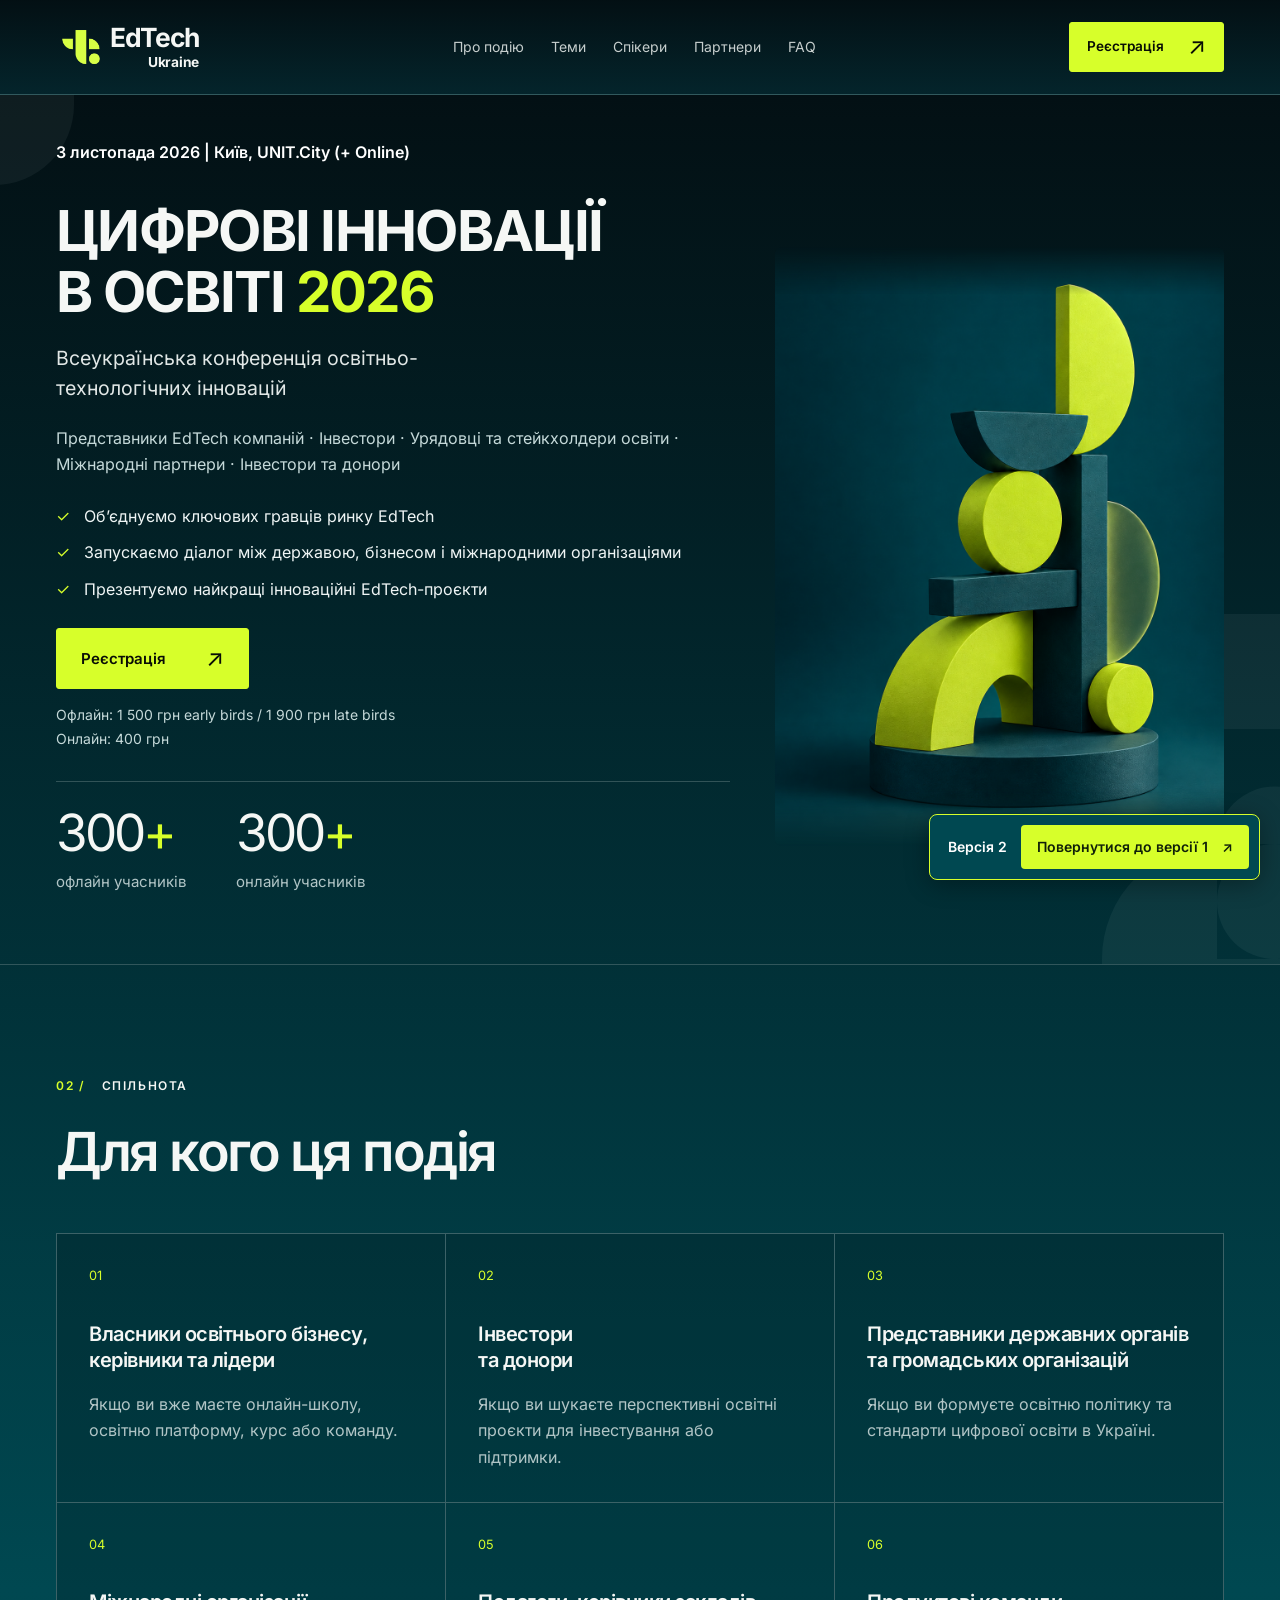
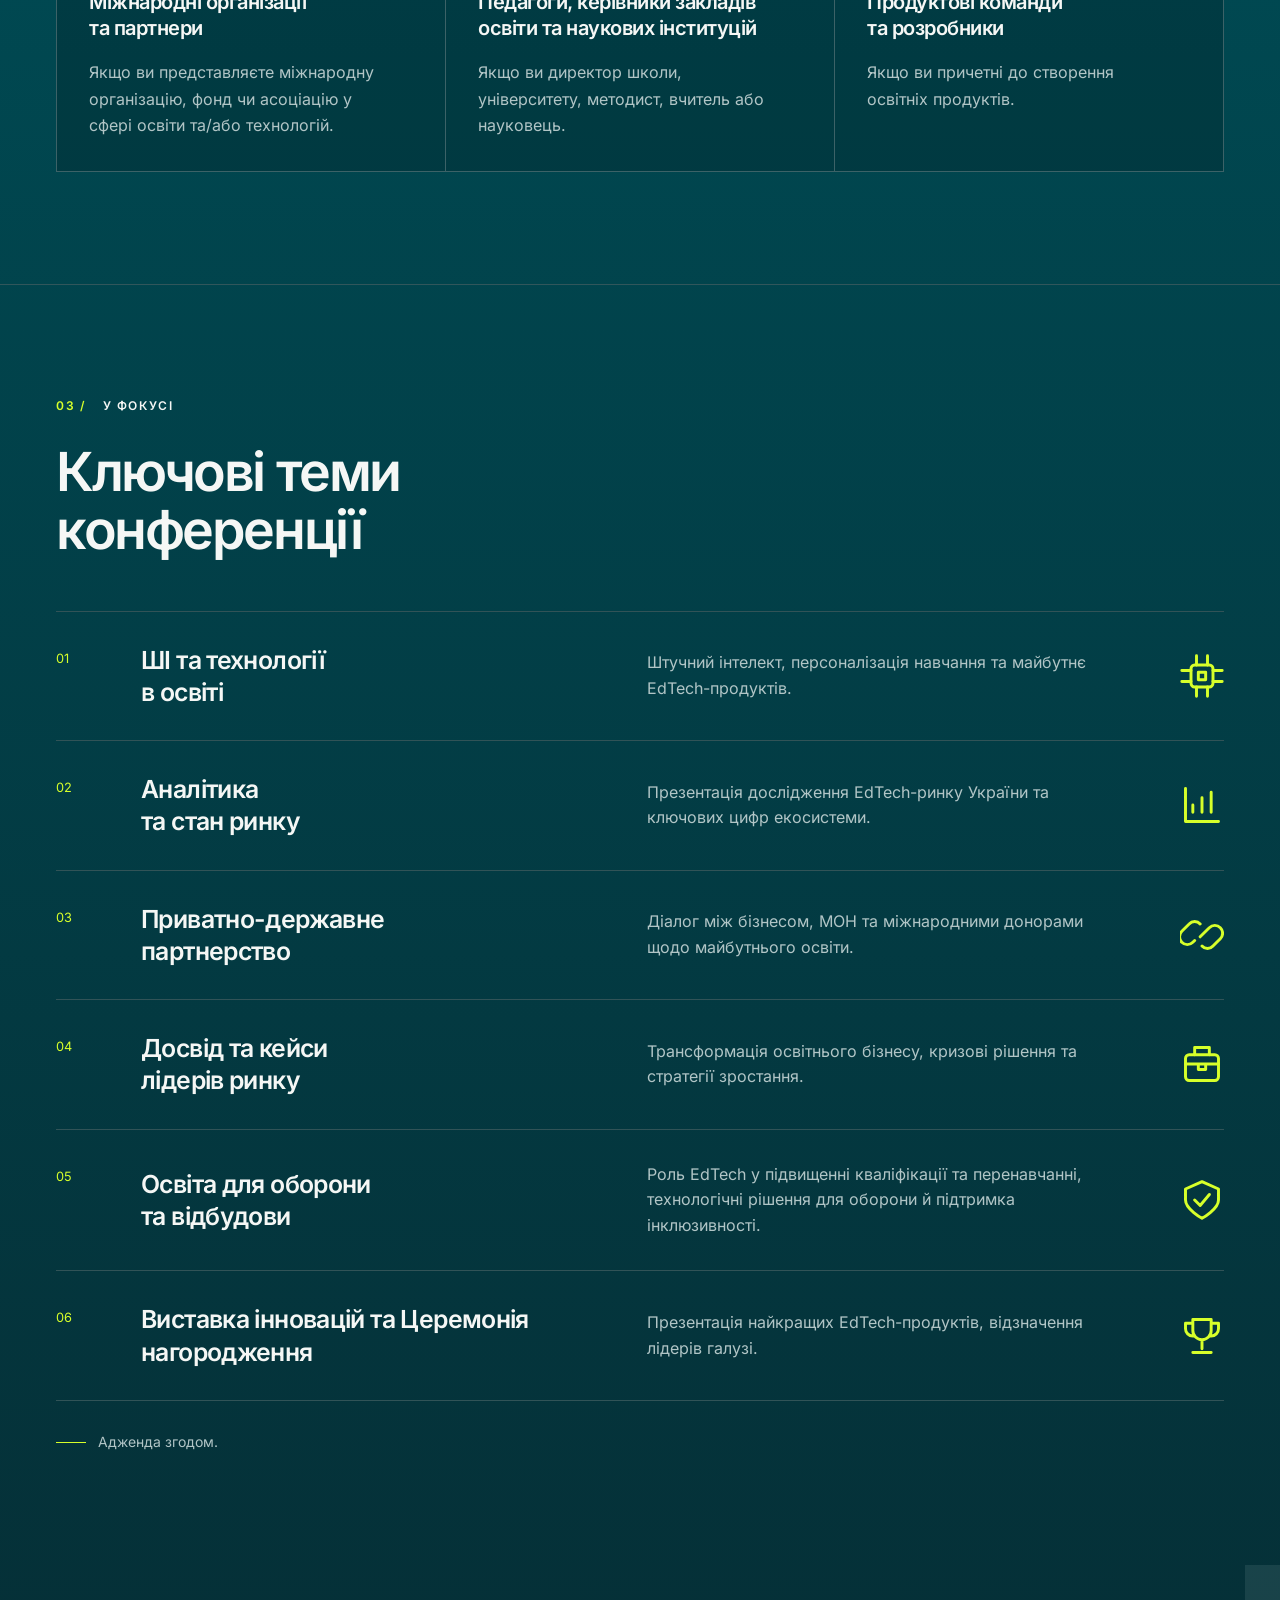
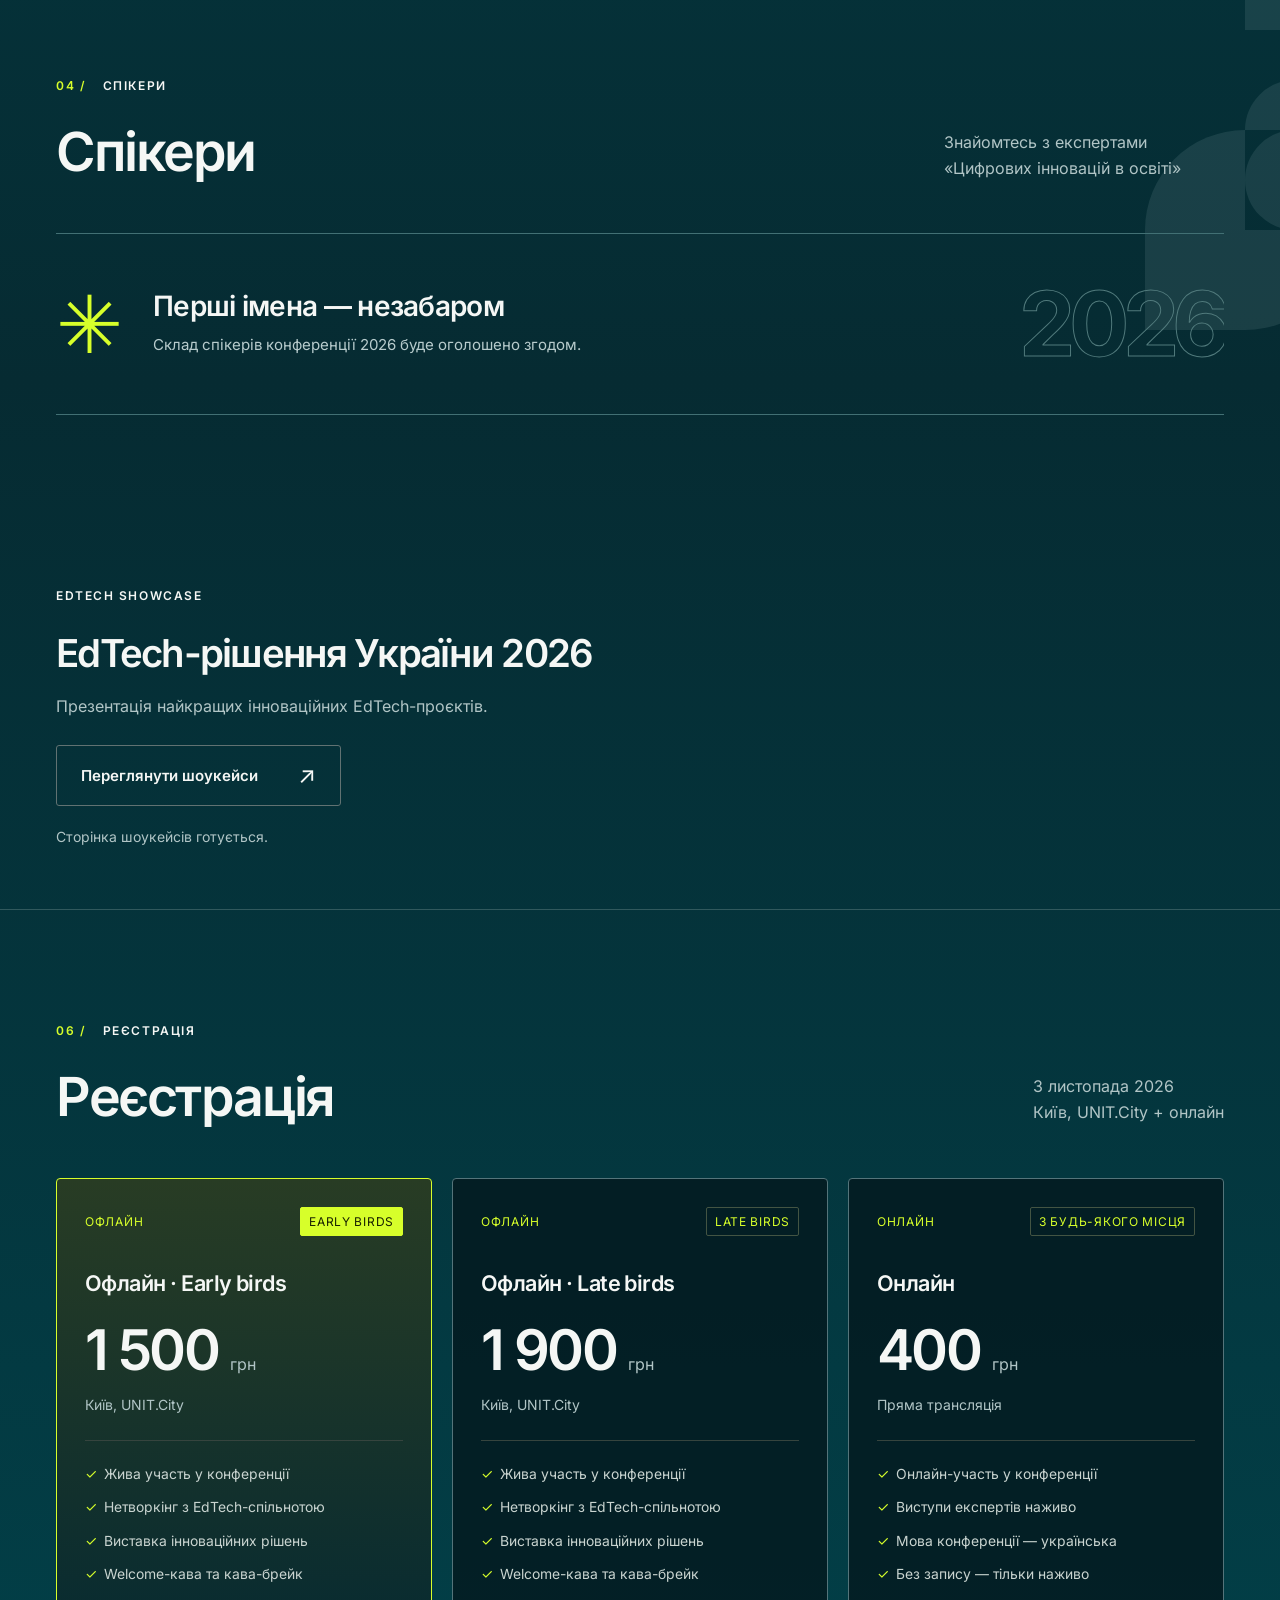
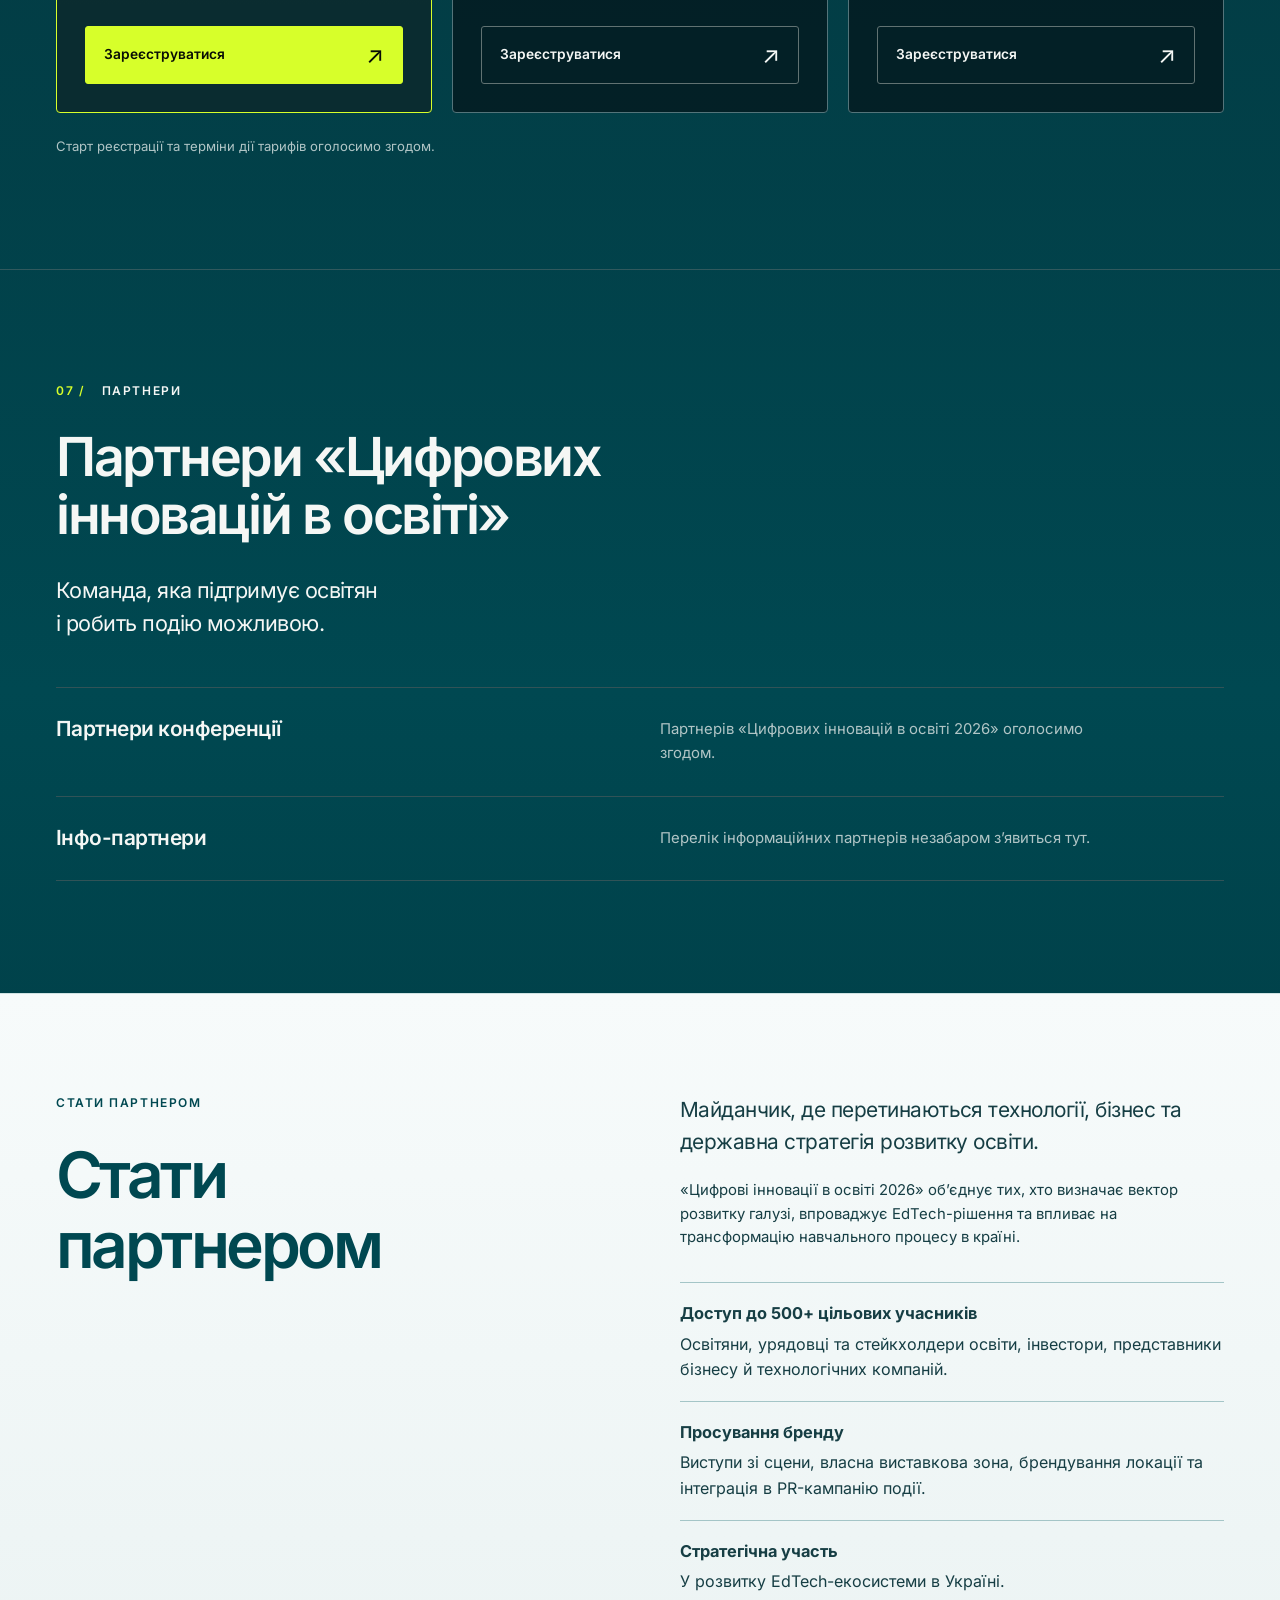
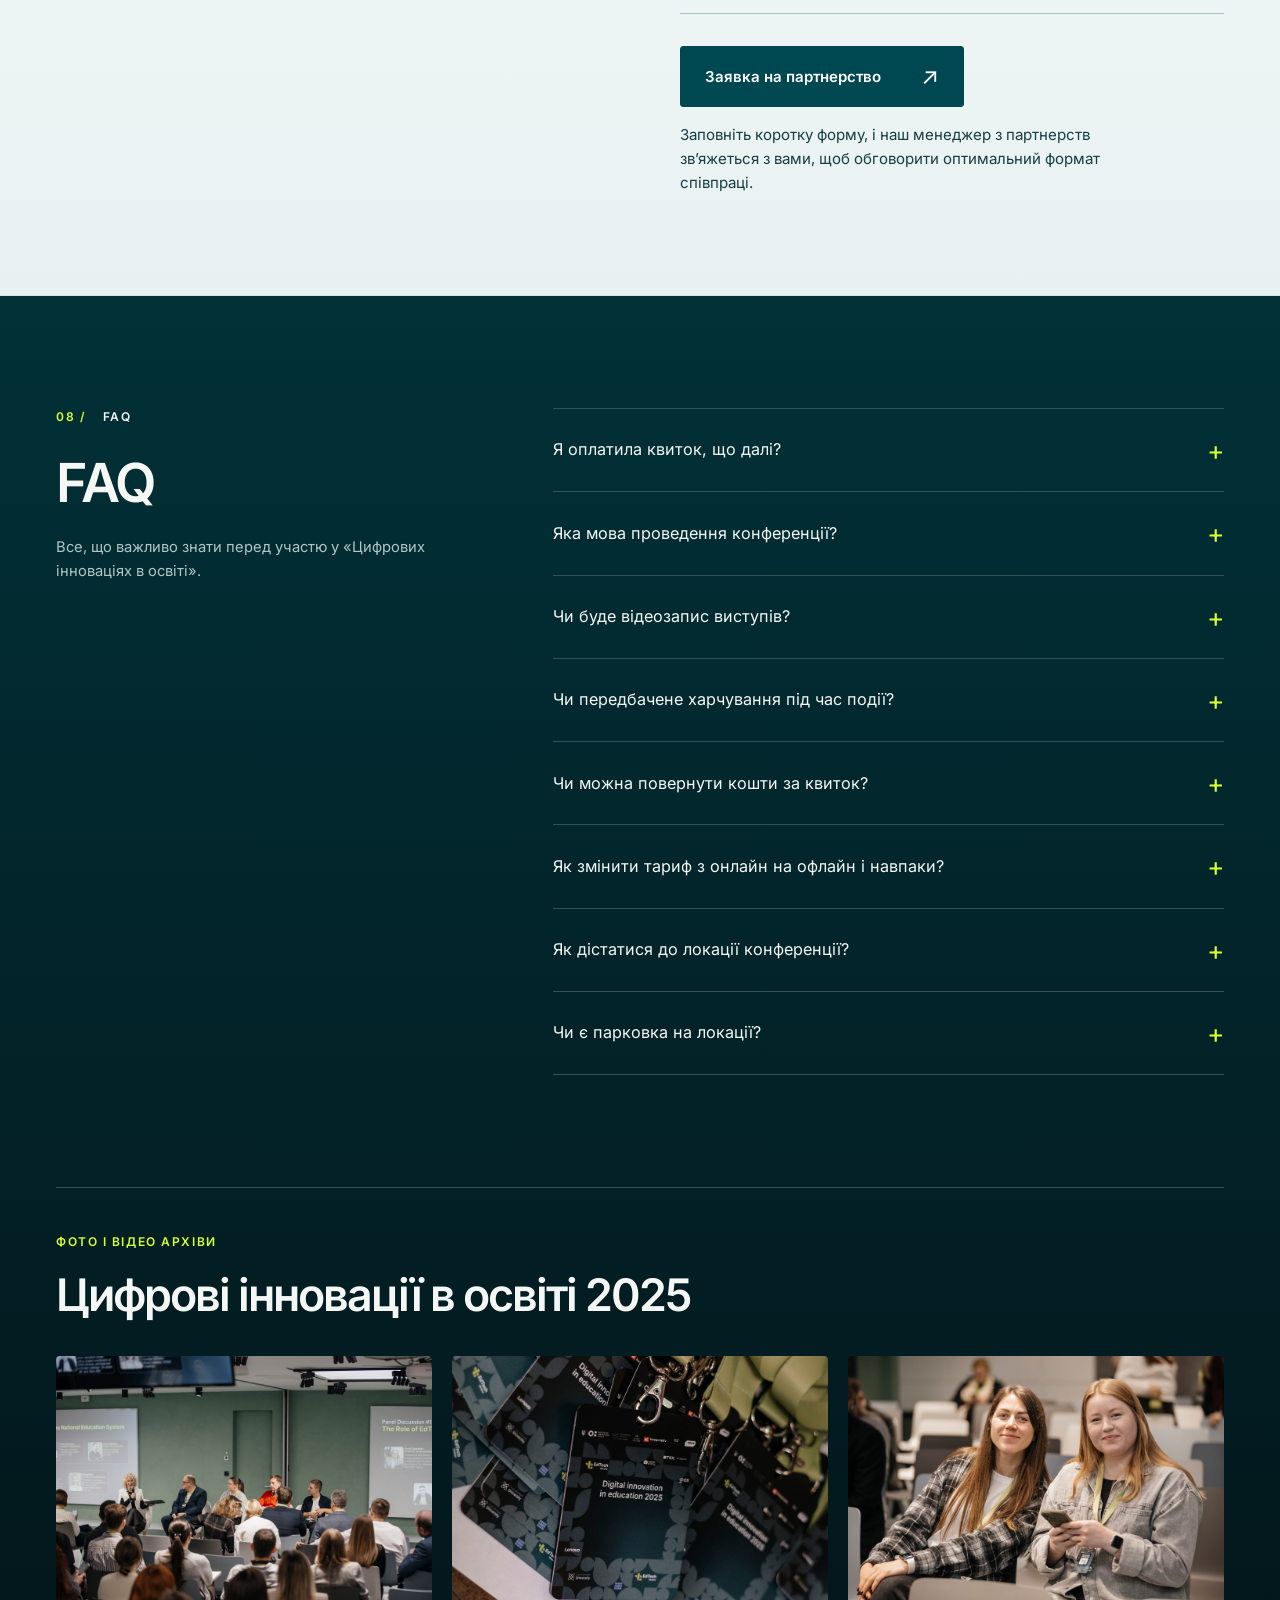
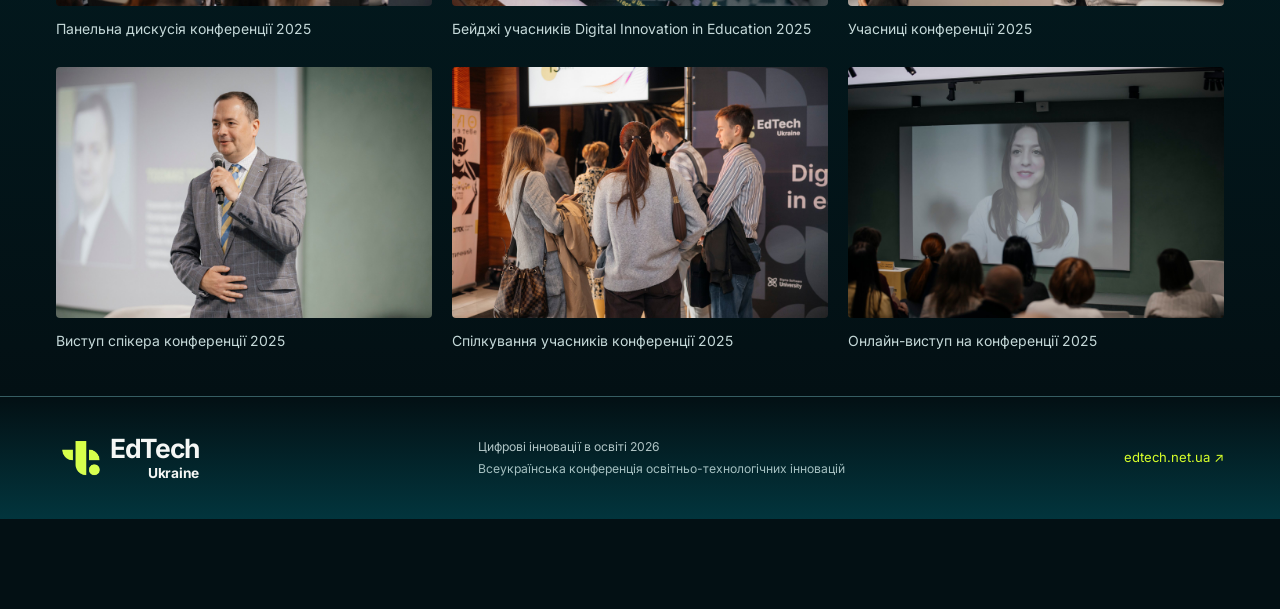
==== commit 08d93645: "Restore book hero and correct conference date to November 3" ====
--- a/version-2.html
+++ b/version-2.html
@@ -3,7 +3,7 @@
 <head>
   <meta charset="UTF-8"><meta name="viewport" content="width=device-width, initial-scale=1">
   <title>Цифрові інновації в освіті 2026 — EdTech Ukraine</title>
-  <meta name="description" content="Всеукраїнська конференція освітньо-технологічних інновацій. 27 жовтня 2026, Київ, UNIT.City та онлайн. Зустрічайте тих, хто змінює українську освіту.">
+  <meta name="description" content="Всеукраїнська конференція освітньо-технологічних інновацій. 3 листопада 2026, Київ, UNIT.City та онлайн. Зустрічайте тих, хто змінює українську освіту.">
   <meta name="theme-color" content="#00343b">
   <link rel="icon" href="assets/brand-symbol.png"><link rel="stylesheet" href="version-2.css?v=compare-1">
   <script src="version-2.js" defer></script>
@@ -23,7 +23,7 @@
 <main id="main">
   <section id="about" class="hero" aria-labelledby="hero-title">
     <div class="wrap hero-inner">
-      <p class="event-meta">27 жовтня 2026 | Київ, UNIT.City (+ Online)</p>
+      <p class="event-meta">3 листопада 2026 | Київ, UNIT.City (+ Online)</p>
       <div class="hero-layout">
         <div class="hero-copy">
           <h1 id="hero-title">ЦИФРОВІ ІННОВАЦІЇ<br>В ОСВІТІ <em>2026</em></h1>
@@ -66,7 +66,7 @@
   </div></section>
   <section id="solutions" class="section wrap solutions"><p class="eyebrow">EDTECH SHOWCASE</p><h2>EdTech-рішення України 2026</h2><p>Презентація найкращих інноваційних EdTech-проєктів.</p><button class="button secondary" id="showcase-placeholder" aria-describedby="showcase-note">Переглянути шоукейси <span aria-hidden="true">↗</span></button><p id="showcase-note" class="muted">Сторінка шоукейсів готується.</p></section>
   <section id="tickets" class="section tickets-section"><div class="wrap">
-    <div class="section-heading"><div><p class="eyebrow"><span>06 /</span> РЕЄСТРАЦІЯ</p><h2>Реєстрація</h2></div><p>27 жовтня 2026<br>Київ, UNIT.City + онлайн</p></div>
+    <div class="section-heading"><div><p class="eyebrow"><span>06 /</span> РЕЄСТРАЦІЯ</p><h2>Реєстрація</h2></div><p>3 листопада 2026<br>Київ, UNIT.City + онлайн</p></div>
     <div class="ticket-grid">
       <article class="ticket featured"><div class="ticket-top"><span>ОФЛАЙН</span><span class="badge">EARLY BIRDS</span></div><h3>Офлайн · Early birds</h3><p class="price">1 500 <span>грн</span></p><p class="ticket-caption">Київ, UNIT.City</p><ul><li>Жива участь у конференції</li><li>Нетворкінг з EdTech-спільнотою</li><li>Виставка інноваційних рішень</li><li>Welcome-кава та кава-брейк</li></ul><button class="button" data-ticket="Офлайн · Early birds · 1 500 грн">Зареєструватися <span aria-hidden="true">↗</span></button></article>
       <article class="ticket"><div class="ticket-top"><span>ОФЛАЙН</span><span class="badge">LATE BIRDS</span></div><h3>Офлайн · Late birds</h3><p class="price">1 900 <span>грн</span></p><p class="ticket-caption">Київ, UNIT.City</p><ul><li>Жива участь у конференції</li><li>Нетворкінг з EdTech-спільнотою</li><li>Виставка інноваційних рішень</li><li>Welcome-кава та кава-брейк</li></ul><button class="button secondary" data-ticket="Офлайн · Late birds · 1 900 грн">Зареєструватися <span aria-hidden="true">↗</span></button></article>
@@ -100,7 +100,7 @@
 
 </main>
 <footer><div class="wrap footer-inner"><a class="brand" href="https://edtech.net.ua/" target="_blank" rel="noopener noreferrer"><img src="assets/brand-symbol.png" width="52" height="52" alt=""><span>EdTech<small>Ukraine</small></span></a><p>Цифрові інновації в освіті 2026<br><span>Всеукраїнська конференція освітньо-технологічних інновацій</span></p><a href="https://edtech.net.ua/" target="_blank" rel="noopener noreferrer">edtech.net.ua ↗</a></div></footer>
-<dialog id="registration-dialog" aria-labelledby="dialog-title"><form method="dialog"><button class="dialog-close" aria-label="Закрити">×</button></form><p class="eyebrow">ЦИФРОВІ ІННОВАЦІЇ В ОСВІТІ 2026</p><h2 id="dialog-title">Реєстрація<br>скоро відкриється.</h2><p id="selected-ticket" class="selected-ticket"></p><p>Посилання для оформлення квитка з’явиться тут зі стартом продажів. До зустрічі 27 жовтня!</p><form method="dialog"><button class="button">Зрозуміло <span aria-hidden="true">✓</span></button></form></dialog>
+<dialog id="registration-dialog" aria-labelledby="dialog-title"><form method="dialog"><button class="dialog-close" aria-label="Закрити">×</button></form><p class="eyebrow">ЦИФРОВІ ІННОВАЦІЇ В ОСВІТІ 2026</p><h2 id="dialog-title">Реєстрація<br>скоро відкриється.</h2><p id="selected-ticket" class="selected-ticket"></p><p>Посилання для оформлення квитка з’явиться тут зі стартом продажів. До зустрічі 3 листопада!</p><form method="dialog"><button class="button">Зрозуміло <span aria-hidden="true">✓</span></button></form></dialog>
 <dialog id="showcase-dialog" aria-labelledby="showcase-title"><form method="dialog"><button class="dialog-close" aria-label="Закрити">×</button></form><h2 id="showcase-title">Шоукейси — незабаром</h2><p>Сторінка EdTech-рішень України 2026 готується. Посилання з’явиться тут після її публікації.</p><form method="dialog"><button class="button">Зрозуміло</button></form></dialog>
 <aside class="version-switch" aria-label="Порівняння версій"><span>Версія 2</span><a href="index.html">Повернутися до версії 1 <span aria-hidden="true">↗</span></a></aside>
 </body>
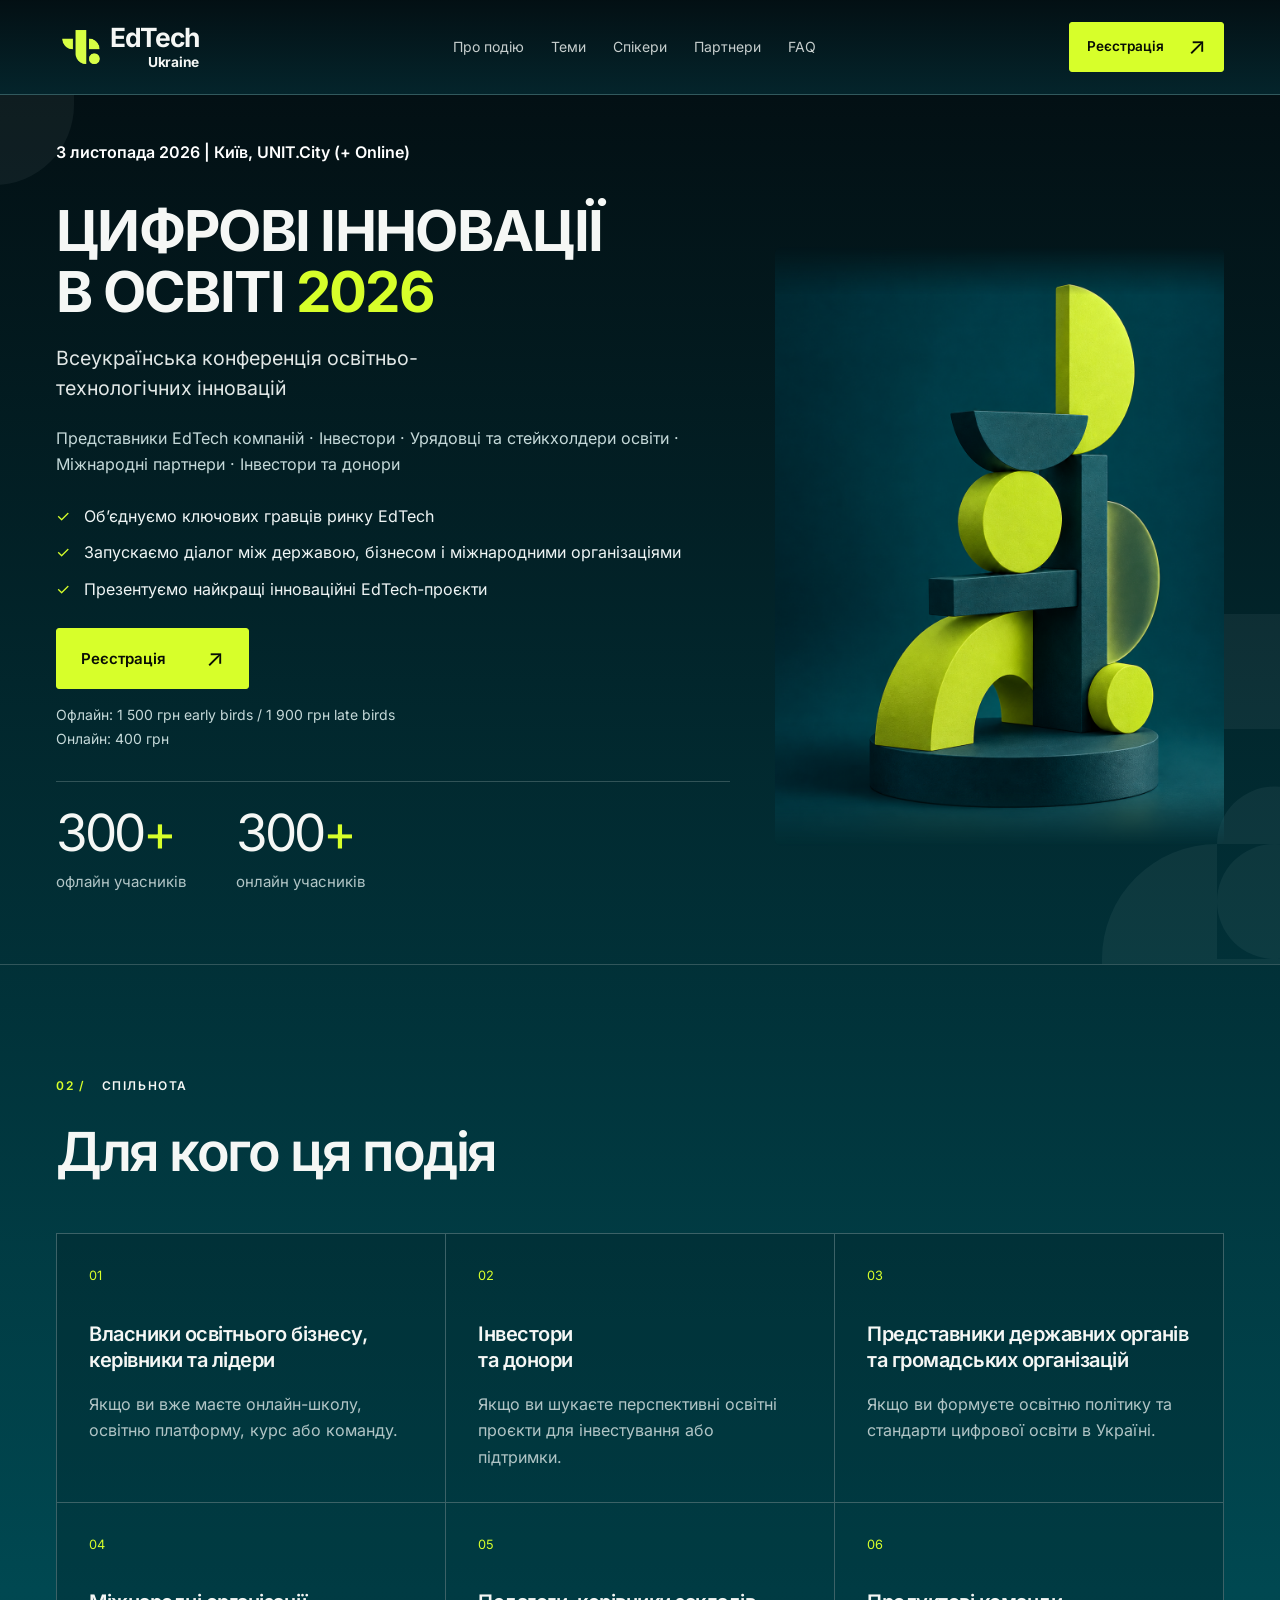
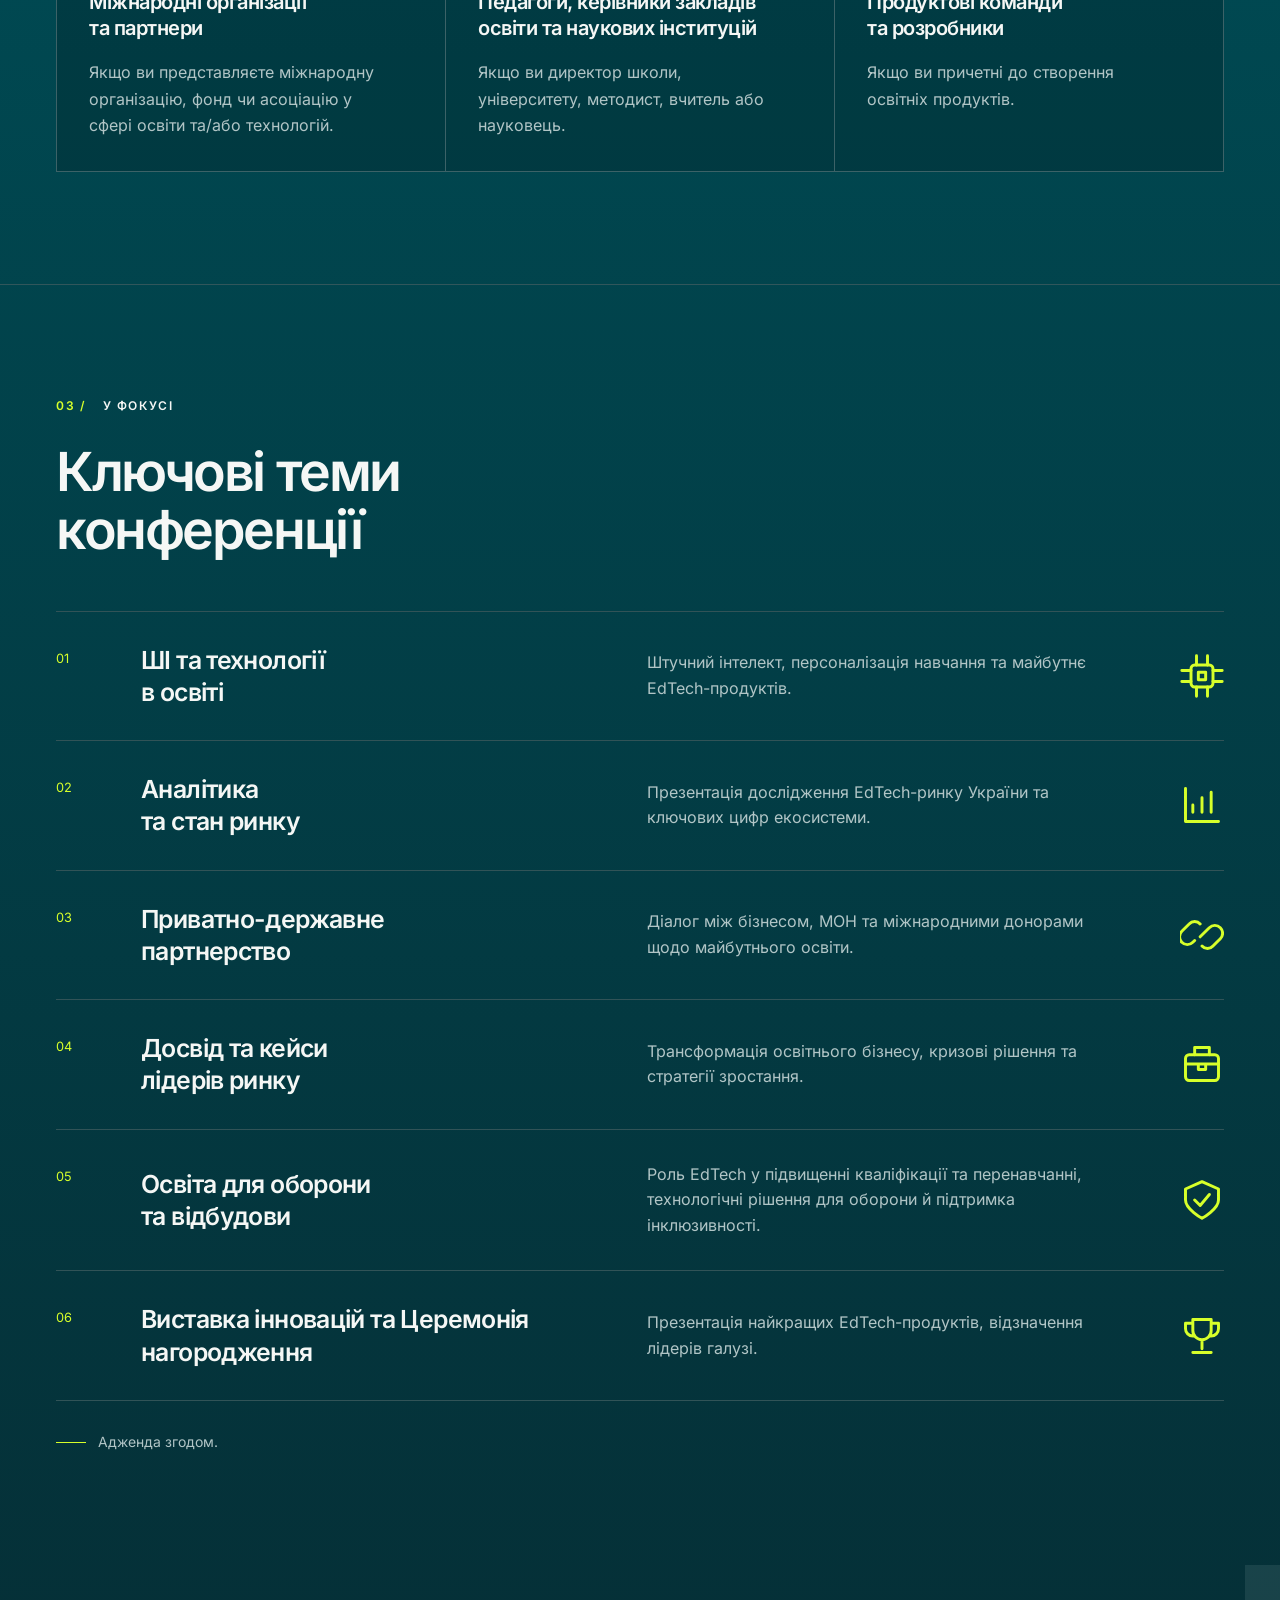
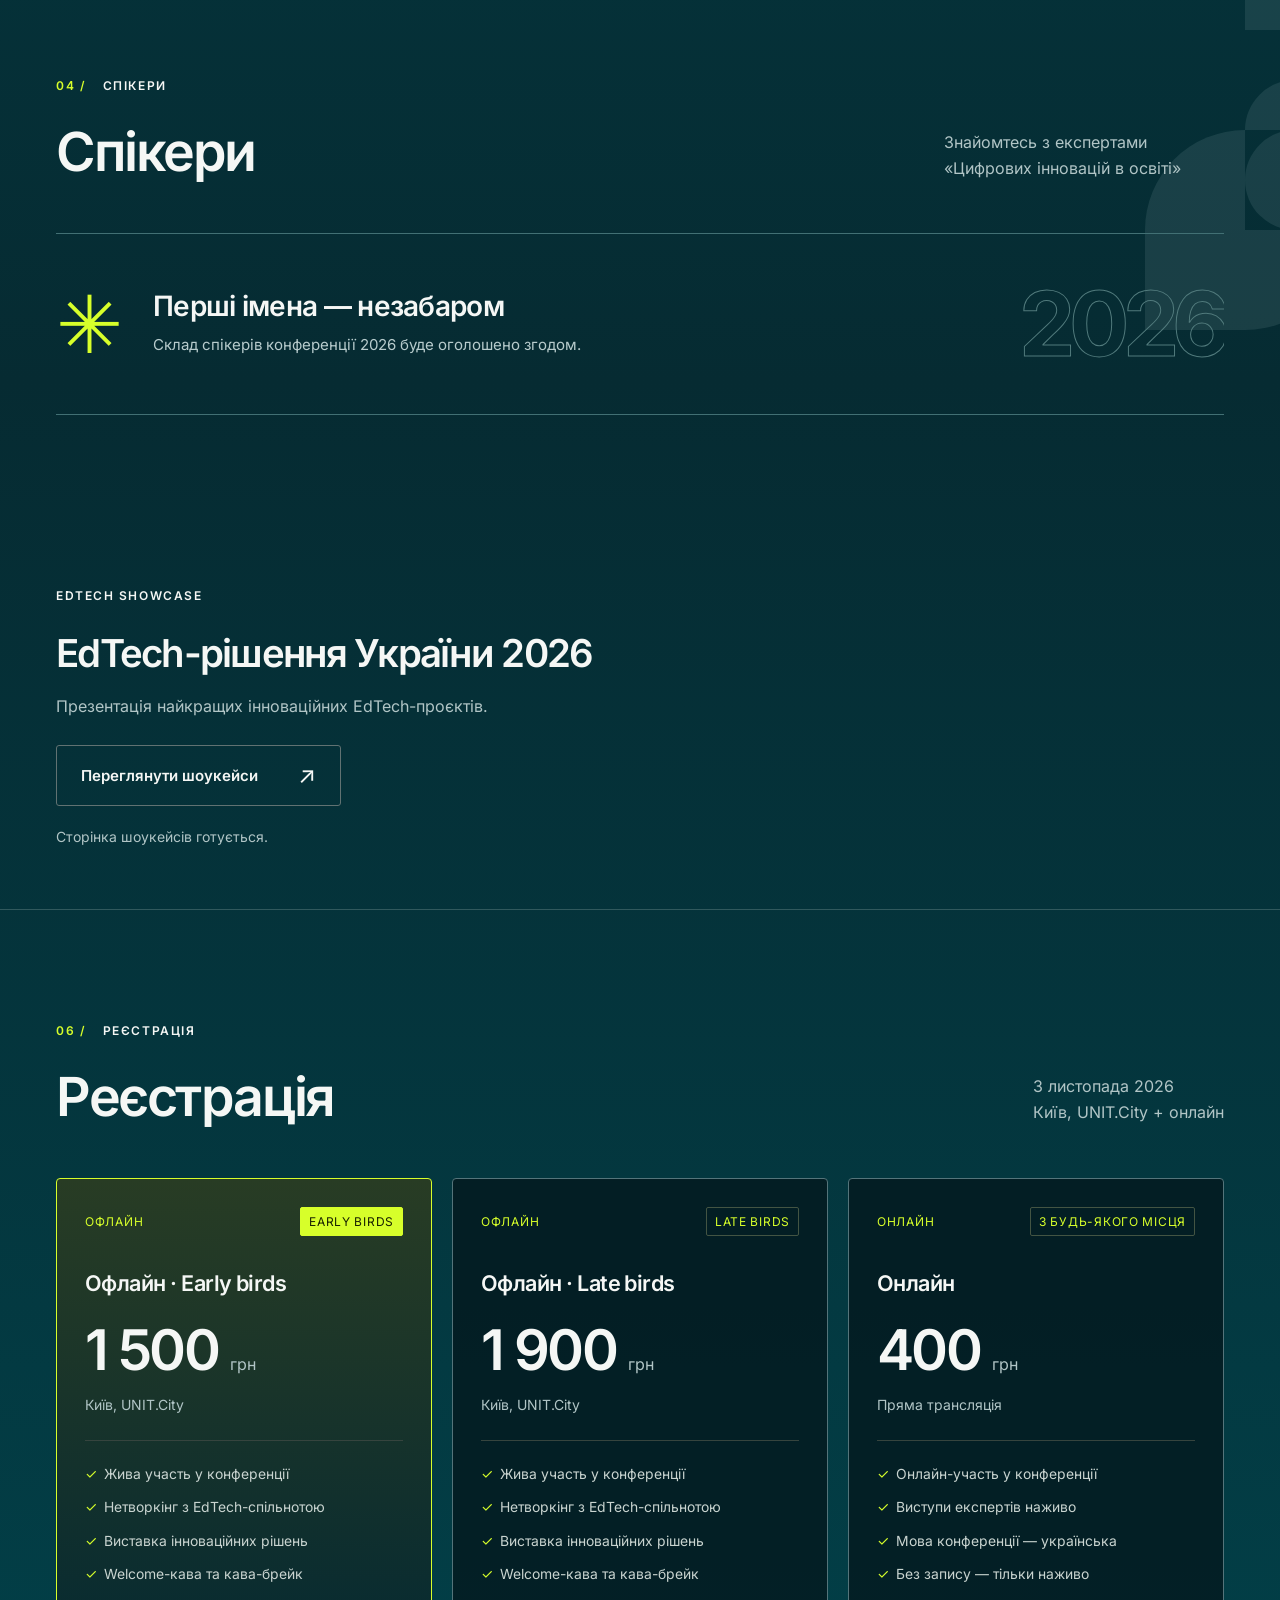
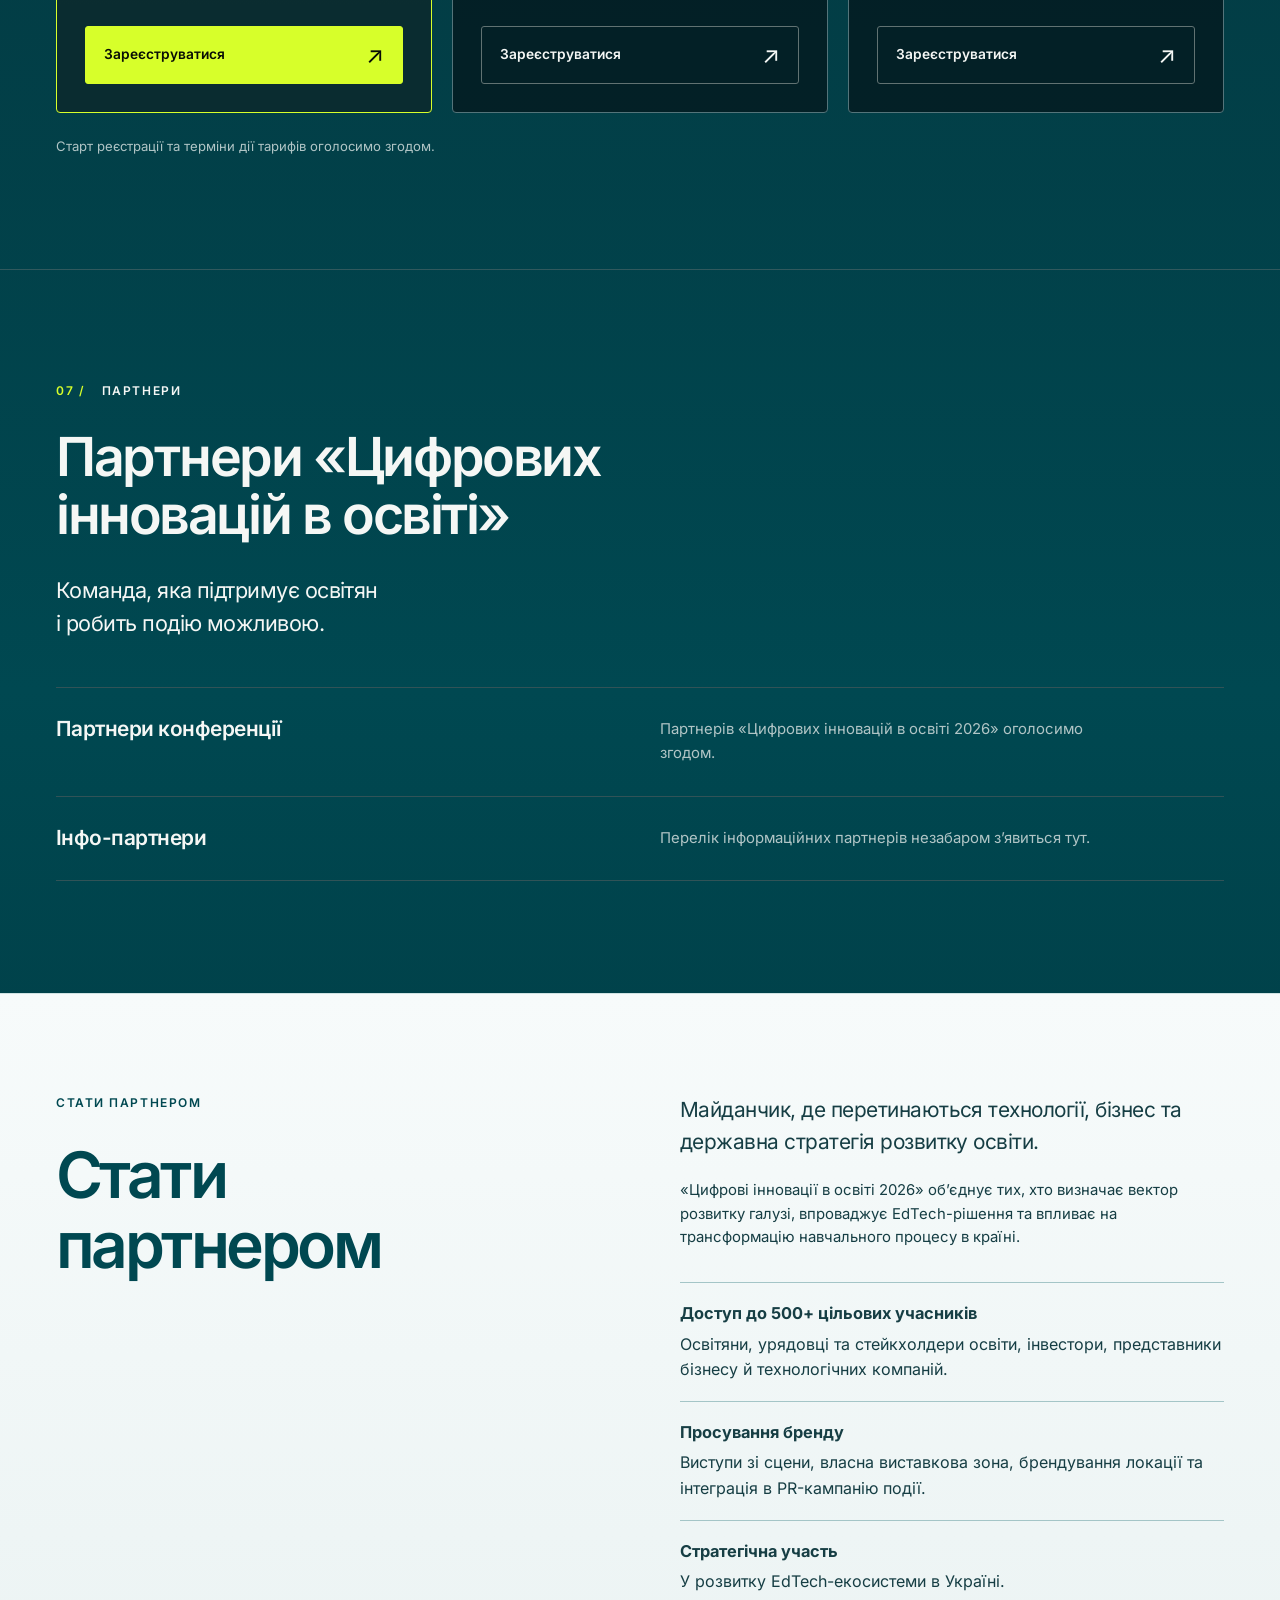
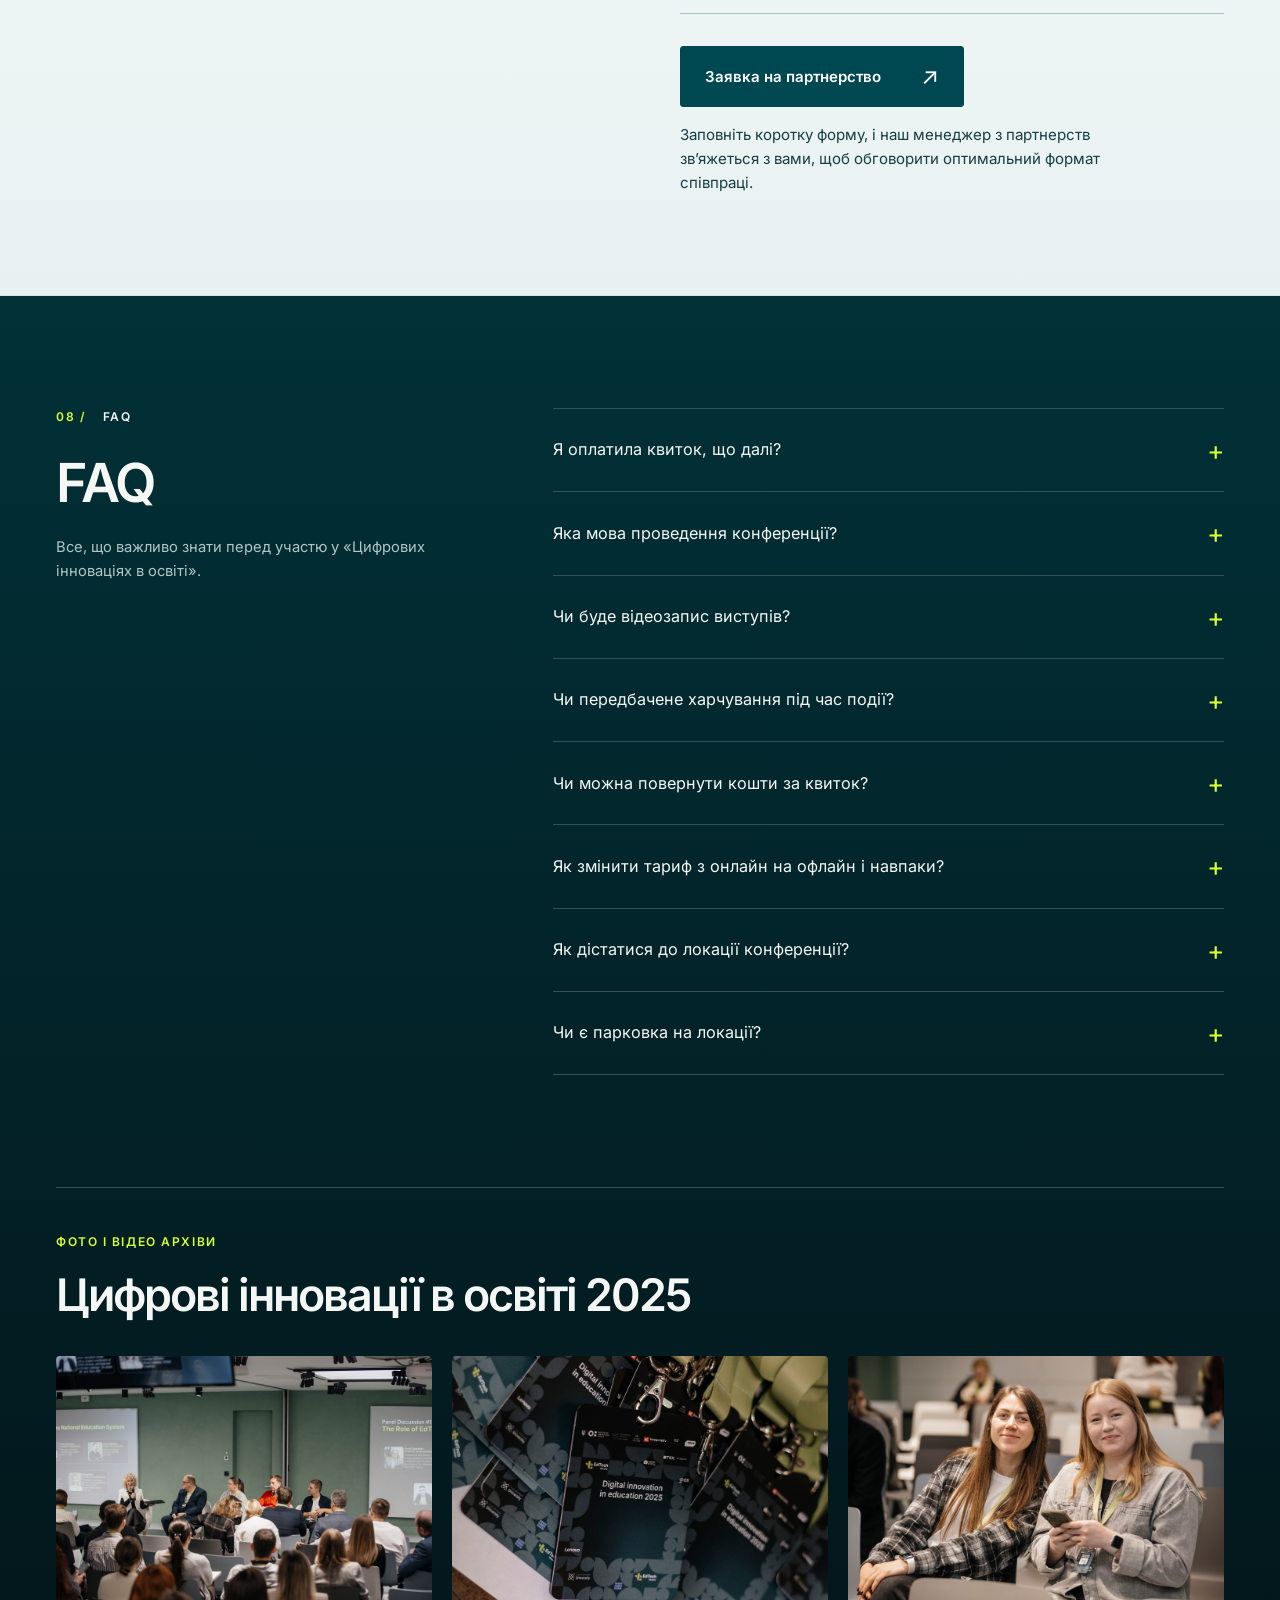
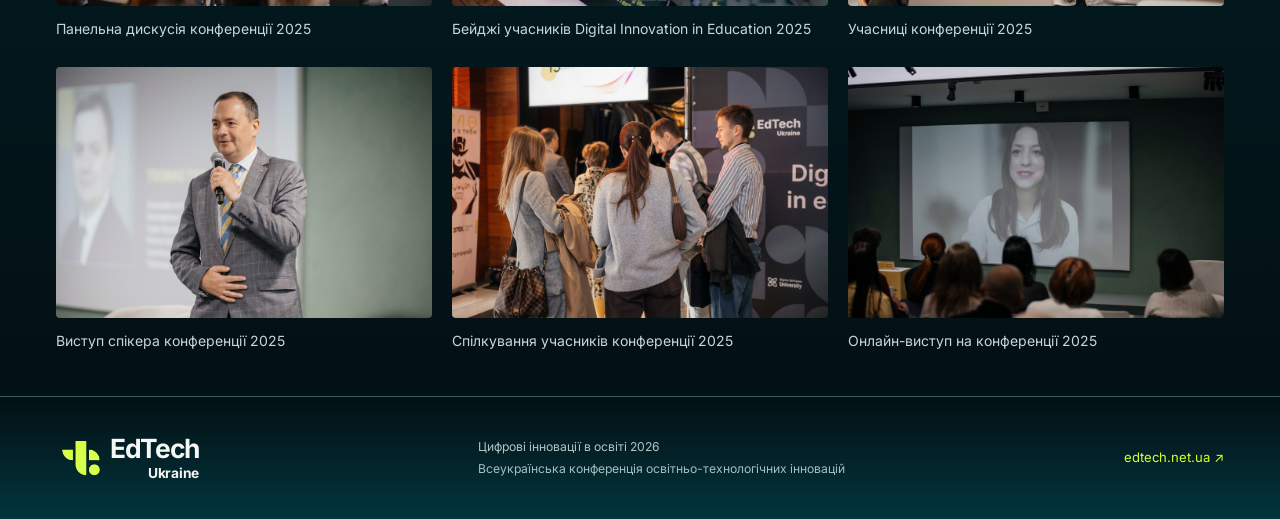
==== commit a08f93b8: "Increase hero book by 30 percent and remove version switch" ====
--- a/version-2.html
+++ b/version-2.html
@@ -7,7 +7,6 @@
   <meta name="theme-color" content="#00343b">
   <link rel="icon" href="assets/brand-symbol.png"><link rel="stylesheet" href="version-2.css?v=compare-1">
   <script src="version-2.js" defer></script>
-  <link rel="stylesheet" href="version-switch.css?v=1">
 </head>
 <body>
 <a class="skip" href="#main">Перейти до змісту</a>
@@ -102,6 +101,5 @@
 <footer><div class="wrap footer-inner"><a class="brand" href="https://edtech.net.ua/" target="_blank" rel="noopener noreferrer"><img src="assets/brand-symbol.png" width="52" height="52" alt=""><span>EdTech<small>Ukraine</small></span></a><p>Цифрові інновації в освіті 2026<br><span>Всеукраїнська конференція освітньо-технологічних інновацій</span></p><a href="https://edtech.net.ua/" target="_blank" rel="noopener noreferrer">edtech.net.ua ↗</a></div></footer>
 <dialog id="registration-dialog" aria-labelledby="dialog-title"><form method="dialog"><button class="dialog-close" aria-label="Закрити">×</button></form><p class="eyebrow">ЦИФРОВІ ІННОВАЦІЇ В ОСВІТІ 2026</p><h2 id="dialog-title">Реєстрація<br>скоро відкриється.</h2><p id="selected-ticket" class="selected-ticket"></p><p>Посилання для оформлення квитка з’явиться тут зі стартом продажів. До зустрічі 3 листопада!</p><form method="dialog"><button class="button">Зрозуміло <span aria-hidden="true">✓</span></button></form></dialog>
 <dialog id="showcase-dialog" aria-labelledby="showcase-title"><form method="dialog"><button class="dialog-close" aria-label="Закрити">×</button></form><h2 id="showcase-title">Шоукейси — незабаром</h2><p>Сторінка EdTech-рішень України 2026 готується. Посилання з’явиться тут після її публікації.</p><form method="dialog"><button class="button">Зрозуміло</button></form></dialog>
-<aside class="version-switch" aria-label="Порівняння версій"><span>Версія 2</span><a href="index.html">Повернутися до версії 1 <span aria-hidden="true">↗</span></a></aside>
 </body>
 </html>
